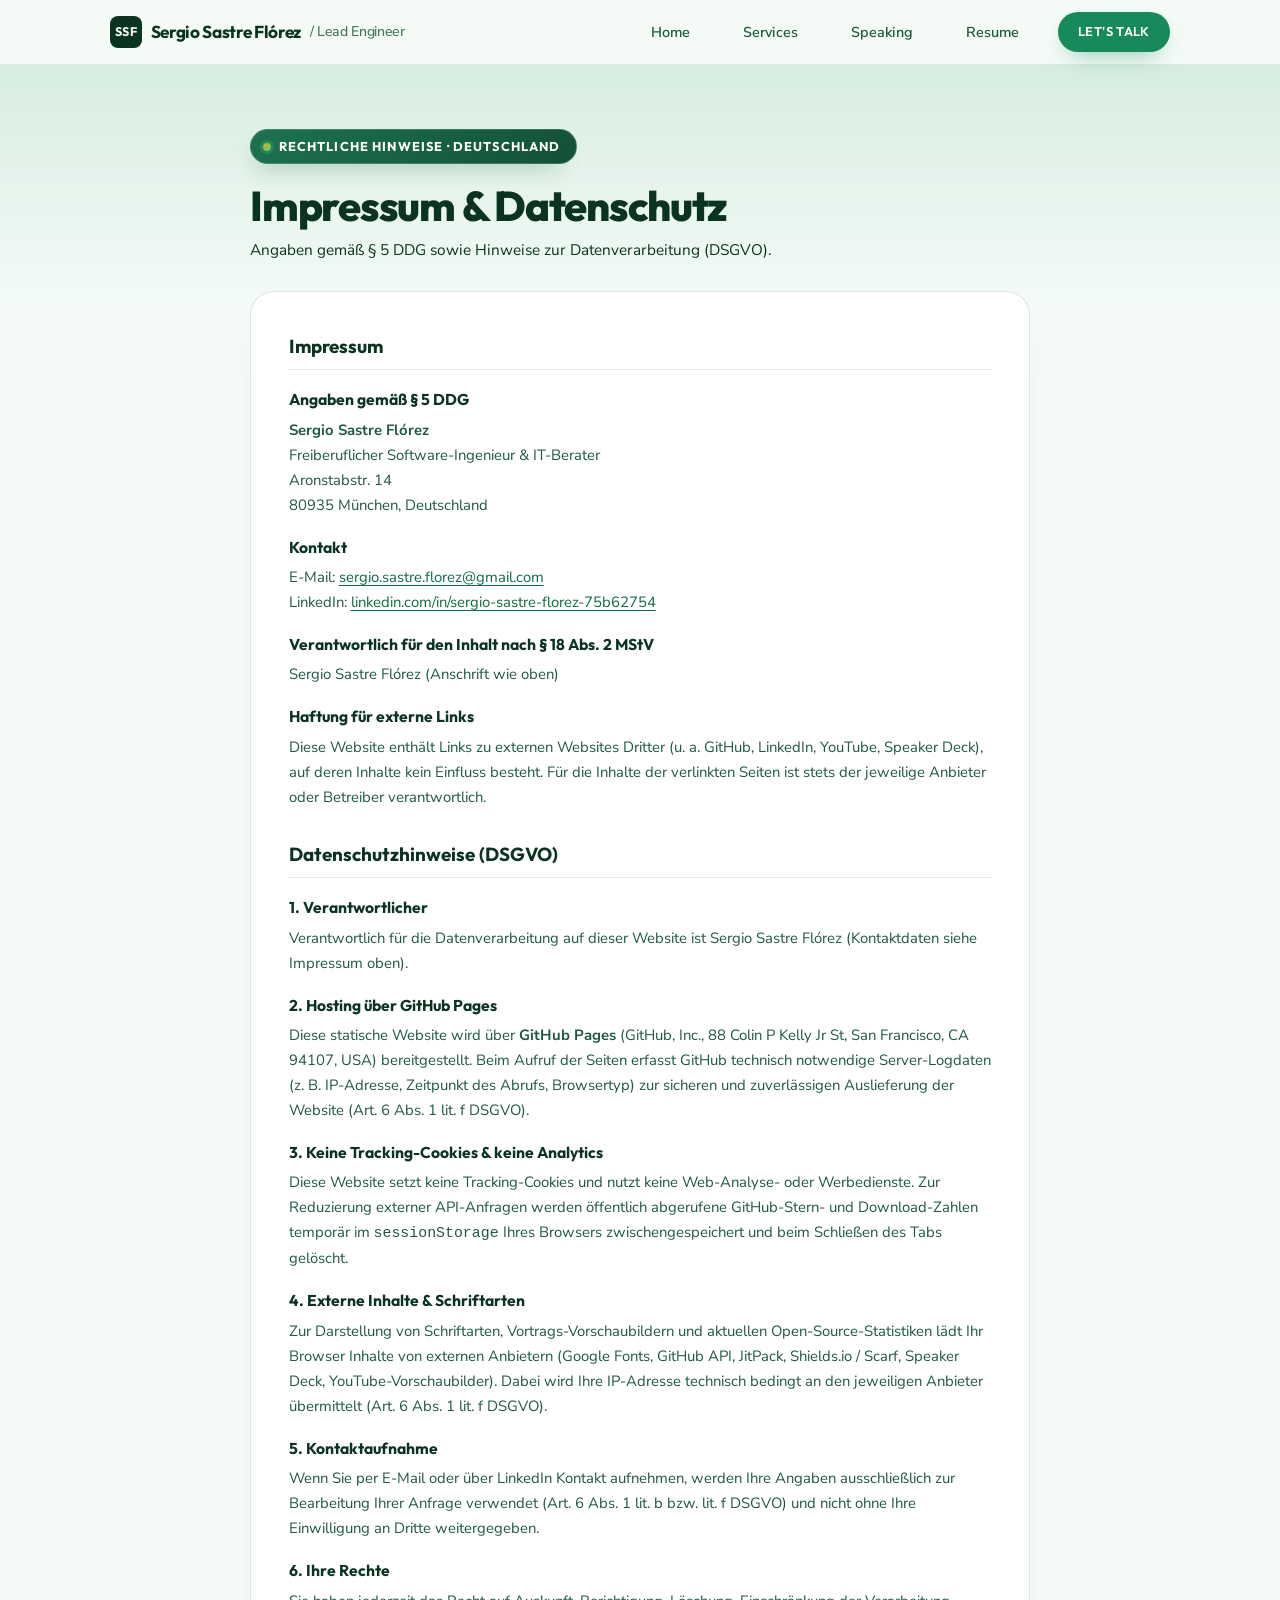
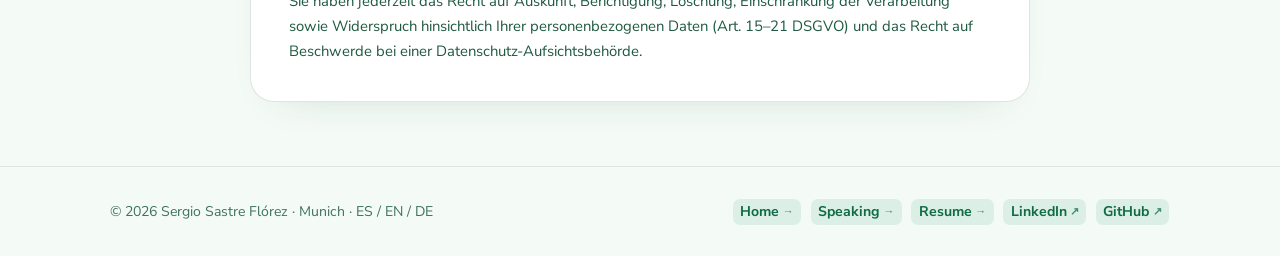
==== impressum.html @ cbabfa76 "Generla improvements, including Impressum" ====
<!doctype html>
<html lang="de">
<head>
  <meta charset="utf-8">
  <meta name="viewport" content="width=device-width, initial-scale=1">
  <meta name="robots" content="noindex, follow">
  <title>Impressum &amp; Datenschutz — Sergio Sastre Flórez</title>
  <meta name="description" content="Impressum gemäß § 5 DDG und Datenschutzhinweise für die Website von Sergio Sastre Flórez.">

  <link rel="preconnect" href="https://fonts.googleapis.com">
  <link rel="preconnect" href="https://fonts.gstatic.com" crossorigin>
  <link
    href="https://fonts.googleapis.com/css2?family=JetBrains+Mono:wght@400;500&family=Nunito+Sans:opsz,wght@6..12,400;6..12,500;6..12,600;6..12,700&family=Outfit:wght@500;600;700;800&display=swap"
    rel="stylesheet"
  >
  <link rel="stylesheet" href="styles.css?v=29">
  <style>
    .legal-section {
      padding-block: clamp(2.5rem, 5vw, 4rem);
      background: linear-gradient(180deg, var(--sand-bg) 0%, var(--white) 240px);
    }

    .legal-shell {
      max-width: 780px;
      margin-inline: auto;
    }

    .legal-header {
      margin-bottom: 1.75rem;
    }

    .legal-title {
      font-family: var(--font-display);
      font-size: clamp(1.9rem, 3.8vw, 2.6rem);
      font-weight: 800;
      letter-spacing: -0.03em;
      line-height: 1.12;
      margin: 0 0 0.5rem;
      color: var(--ink-950);
    }

    .legal-sub {
      margin: 0;
      font-size: 0.96rem;
      color: var(--ink-600);
    }

    .legal-card {
      background: var(--pure-white);
      border: 1px solid rgba(19, 80, 56, 0.14);
      border-radius: var(--radius-lg);
      padding: clamp(1.5rem, 3.2vw, 2.35rem);
      box-shadow: 0 18px 40px -30px rgba(11, 51, 34, 0.22);
      display: flex;
      flex-direction: column;
      gap: 1.75rem;
    }

    .legal-block h2 {
      font-family: var(--font-display);
      font-size: 1.18rem;
      font-weight: 700;
      color: var(--ink-950);
      margin: 0 0 0.65rem;
      padding-bottom: 0.45rem;
      border-bottom: 1px solid var(--rule);
    }

    .legal-block h3 {
      font-family: var(--font-display);
      font-size: 0.98rem;
      font-weight: 700;
      color: var(--ink-900);
      margin: 1rem 0 0.3rem;
    }

    .legal-block p {
      margin: 0 0 0.6rem;
      font-size: 0.93rem;
      line-height: 1.68;
      color: var(--ink-700);
    }

    .legal-block p:last-child {
      margin-bottom: 0;
    }

    .legal-block a {
      color: var(--cobalt-700);
      text-decoration: underline;
      text-underline-offset: 3px;
    }
  </style>
</head>
<body id="top">
  <a class="skip-link" href="#main-content">Zum Inhalt springen</a>

  <header class="site-header">
    <div class="container header-inner">
      <a href="index.html" class="brand" id="brand-link">
        <span class="brand-mark" aria-hidden="true">SSF</span>
        <span>Sergio Sastre Flórez</span>
        <span class="brand-role">/ Lead Engineer</span>
      </a>

      <nav class="header-nav" aria-label="Primary navigation">
        <a href="index.html" class="nav-pill">Home</a>
        <a href="index.html#services" class="nav-pill">Services</a>
        <a href="speaking.html" class="nav-pill">Speaking</a>
        <a href="resume.html" class="nav-pill">Resume</a>
        <a href="index.html#contact" class="btn btn--primary btn--sm">Let's Talk</a>
      </nav>
    </div>
  </header>

  <main id="main-content">
    <section class="legal-section">
      <div class="container">
        <div class="legal-shell">
          <div class="legal-header">
            <div class="quality-eyebrow">Rechtliche Hinweise &middot; Deutschland</div>
            <h1 class="legal-title">Impressum &amp; Datenschutz</h1>
            <p class="legal-sub">Angaben gemäß § 5 DDG sowie Hinweise zur Datenverarbeitung (DSGVO).</p>
          </div>

          <div class="legal-card">
            <div class="legal-block">
              <h2>Impressum</h2>

              <h3>Angaben gemäß § 5 DDG</h3>
              <p>
                <strong>Sergio Sastre Flórez</strong><br>
                Freiberuflicher Software-Ingenieur &amp; IT-Berater<br>
                Aronstabstr. 14<br>
                80935 München, Deutschland
              </p>

              <h3>Kontakt</h3>
              <p>
                E-Mail: <a href="mailto:sergio.sastre.florez@gmail.com">sergio.sastre.florez@gmail.com</a><br>
                LinkedIn: <a href="https://www.linkedin.com/in/sergio-sastre-florez-75b62754/" target="_blank" rel="noopener noreferrer">linkedin.com/in/sergio-sastre-florez-75b62754</a>
              </p>

              <h3>Verantwortlich für den Inhalt nach § 18 Abs. 2 MStV</h3>
              <p>
                Sergio Sastre Flórez (Anschrift wie oben)
              </p>

              <h3>Haftung für externe Links</h3>
              <p>
                Diese Website enthält Links zu externen Websites Dritter (u. a. GitHub, LinkedIn, YouTube, Speaker Deck),
                auf deren Inhalte kein Einfluss besteht. Für die Inhalte der verlinkten Seiten ist stets der jeweilige
                Anbieter oder Betreiber verantwortlich.
              </p>
            </div>

            <div class="legal-block" id="datenschutz">
              <h2>Datenschutzhinweise (DSGVO)</h2>

              <h3>1. Verantwortlicher</h3>
              <p>
                Verantwortlich für die Datenverarbeitung auf dieser Website ist Sergio Sastre Flórez (Kontaktdaten siehe Impressum oben).
              </p>

              <h3>2. Hosting über GitHub Pages</h3>
              <p>
                Diese statische Website wird über <strong>GitHub Pages</strong> (GitHub, Inc., 88 Colin P Kelly Jr St,
                San Francisco, CA 94107, USA) bereitgestellt. Beim Aufruf der Seiten erfasst GitHub technisch notwendige
                Server-Logdaten (z. B. IP-Adresse, Zeitpunkt des Abrufs, Browsertyp) zur sicheren und zuverlässigen
                Auslieferung der Website (Art. 6 Abs. 1 lit. f DSGVO).
              </p>

              <h3>3. Keine Tracking-Cookies &amp; keine Analytics</h3>
              <p>
                Diese Website setzt keine Tracking-Cookies und nutzt keine Web-Analyse- oder Werbedienste.
                Zur Reduzierung externer API-Anfragen werden öffentlich abgerufene GitHub-Stern- und Download-Zahlen
                temporär im <code>sessionStorage</code> Ihres Browsers zwischengespeichert und beim Schließen des Tabs gelöscht.
              </p>

              <h3>4. Externe Inhalte &amp; Schriftarten</h3>
              <p>
                Zur Darstellung von Schriftarten, Vortrags-Vorschaubildern und aktuellen Open-Source-Statistiken lädt Ihr
                Browser Inhalte von externen Anbietern (Google Fonts, GitHub API, JitPack, Shields.io / Scarf, Speaker Deck,
                YouTube-Vorschaubilder). Dabei wird Ihre IP-Adresse technisch bedingt an den jeweiligen Anbieter übermittelt
                (Art. 6 Abs. 1 lit. f DSGVO).
              </p>

              <h3>5. Kontaktaufnahme</h3>
              <p>
                Wenn Sie per E-Mail oder über LinkedIn Kontakt aufnehmen, werden Ihre Angaben ausschließlich zur Bearbeitung
                Ihrer Anfrage verwendet (Art. 6 Abs. 1 lit. b bzw. lit. f DSGVO) und nicht ohne Ihre Einwilligung an Dritte
                weitergegeben.
              </p>

              <h3>6. Ihre Rechte</h3>
              <p>
                Sie haben jederzeit das Recht auf Auskunft, Berichtigung, Löschung, Einschränkung der Verarbeitung sowie
                Widerspruch hinsichtlich Ihrer personenbezogenen Daten (Art. 15–21 DSGVO) und das Recht auf Beschwerde bei
                einer Datenschutz-Aufsichtsbehörde.
              </p>
            </div>
          </div>
        </div>
      </div>
    </section>
  </main>

  <footer class="site-footer">
    <div class="container footer-inner">
      <div>&copy; <span id="current-year">2026</span> Sergio Sastre Flórez &middot; Munich &middot; ES / EN / DE</div>
      <div class="footer-links">
        <a href="index.html" class="link-chip link-chip--internal">Home</a>
        <a href="speaking.html" class="link-chip link-chip--internal">Speaking</a>
        <a href="resume.html" class="link-chip link-chip--internal">Resume</a>
        <a href="https://www.linkedin.com/in/sergio-sastre-florez-75b62754/" target="_blank" rel="noopener noreferrer" class="link-chip">LinkedIn</a>
        <a href="https://github.com/sergio-sastre" target="_blank" rel="noopener noreferrer" class="link-chip">GitHub</a>
      </div>
    </div>
  </footer>

  <script src="script.js?v=15" defer></script>
</body>
</html>
---- styles.css ----
/* ==========================================================================
   Sergio Sastre Flórez — Standout Personal Home Page
   Elevated Wix-Inspired Split-Plane Card + Quality-First Showcase
   Fonts: Outfit (Rounded Geometric Display) + Nunito Sans (Rounded Pro Body)
   ========================================================================== */

:root {
  --sand-bg: #d7ede2;
  --sand-deep: #c4e4d4;
  --card-cream: #edf7f1;
  --white: #f4fbf7;
  --pure-white: #ffffff;
  --off-white: #e9f5ee;

  --ink-950: #0b3322;
  --ink-800: #134631;
  --ink-700: #1f5941;
  --ink-500: #3f735c;

  --cobalt-600: #168a59;
  --cobalt-700: #0f6b44;
  --cobalt-tint: rgba(22, 138, 89, 0.11);
  --cobalt-tint-hover: rgba(22, 138, 89, 0.18);

  --amber-glow: rgba(245, 158, 11, 0.18);
  --rule: rgba(11, 51, 34, 0.10);
  --rule-strong: rgba(11, 51, 34, 0.22);

  --font-display: "Outfit", -apple-system, BlinkMacSystemFont, sans-serif;
  --font-sans: "Nunito Sans", -apple-system, BlinkMacSystemFont, sans-serif;
  --font-mono: "JetBrains Mono", ui-monospace, SFMono-Regular, Menlo, monospace;

  --container-max: 1140px;
  --gutter: clamp(1.25rem, 4vw, 2.5rem);
  --radius-sm: 10px;
  --radius-md: 18px;
  --radius-lg: 24px;
  --ease-out: cubic-bezier(0.22, 1, 0.36, 1);
}

*,
*::before,
*::after {
  box-sizing: border-box;
}

html {
  scroll-behavior: smooth;
  -webkit-font-smoothing: antialiased;
  -moz-osx-font-smoothing: grayscale;
  overflow-x: clip;
  max-width: 100%;
}

body {
  margin: 0;
  background-color: var(--white);
  color: var(--ink-950);
  font-family: var(--font-sans);
  font-size: 1.02rem;
  line-height: 1.7;
  overflow-x: clip;
  max-width: 100%;
}

img {
  max-width: 100%;
  display: block;
}

a {
  color: inherit;
  text-decoration: none;
}

button {
  font: inherit;
  color: inherit;
}

:focus-visible {
  outline: 2px solid var(--cobalt-600);
  outline-offset: 3px;
}

.skip-link {
  position: absolute;
  top: -100px;
  left: 1rem;
  background: var(--ink-950);
  color: var(--pure-white);
  padding: 0.6rem 1rem;
  border-radius: var(--radius-sm);
  z-index: 1000;
  font-size: 0.875rem;
}

.skip-link:focus {
  top: 1rem;
}

.container {
  width: 100%;
  max-width: var(--container-max);
  margin-inline: auto;
  padding-inline: var(--gutter);
}

/* ==========================================================================
   Header
   ========================================================================== */
.site-header {
  position: sticky;
  top: 0;
  z-index: 100;
  background: rgba(244, 251, 247, 0.88);
  backdrop-filter: blur(14px);
  -webkit-backdrop-filter: blur(14px);
  border-bottom: 1px solid var(--rule);
}

.header-inner {
  display: flex;
  align-items: center;
  justify-content: space-between;
  min-height: 4rem;
  gap: 0.75rem;
}

.brand {
  display: inline-flex;
  align-items: center;
  gap: 0.55rem;
  min-width: 0;
  font-family: var(--font-display);
  font-weight: 700;
  font-size: clamp(0.92rem, 3.6vw, 1.08rem);
  letter-spacing: -0.02em;
}

.brand-mark {
  display: inline-grid;
  place-items: center;
  width: 2rem;
  height: 2rem;
  flex-shrink: 0;
  border-radius: 8px;
  background: var(--ink-950);
  color: var(--white);
  font-size: 0.78rem;
  font-weight: 700;
  letter-spacing: 0.03em;
  transition: background-color 180ms ease;
}

.brand:hover .brand-mark {
  background: var(--cobalt-600);
}

.brand-role {
  font-family: var(--font-sans);
  font-weight: 500;
  color: var(--ink-500);
  font-size: 0.88rem;
  display: none;
}

@media (min-width: 720px) {
  .brand-role {
    display: inline;
  }
}

.header-nav {
  display: flex;
  align-items: center;
  flex-shrink: 0;
  gap: clamp(0.85rem, 2.2vw, 1.6rem);
}

.header-nav .btn--sm {
  white-space: nowrap;
}

.nav-pill {
  display: none;
  font-size: 0.9rem;
  font-weight: 600;
  color: var(--ink-700);
  padding: 0.4rem 0.85rem;
  border-radius: 999px;
  transition: background-color 160ms ease, color 160ms ease;
}

.nav-pill:hover {
  background: var(--cobalt-tint);
  color: var(--cobalt-600);
}

@media (min-width: 640px) {
  .header-inner {
    gap: 1.5rem;
  }

  .nav-pill {
    display: inline-flex;
  }
}

@media (max-width: 419px) {
  .header-nav .btn--sm {
    padding: 0.45rem 0.9rem;
    font-size: 0.76rem;
  }
}

/* ==========================================================================
   Buttons
   ========================================================================== */
.btn {
  display: inline-flex;
  align-items: center;
  justify-content: center;
  max-width: 100%;
  gap: 0.5rem;
  padding: 0.78rem 1.75rem;
  border-radius: 999px;
  font-family: var(--font-display);
  font-size: 0.9rem;
  font-weight: 600;
  letter-spacing: 0.03em;
  text-transform: uppercase;
  border: 1.5px solid transparent;
  cursor: pointer;
  transition:
    background-color 200ms var(--ease-out),
    color 200ms var(--ease-out),
    border-color 200ms var(--ease-out),
    transform 200ms var(--ease-out),
    box-shadow 200ms var(--ease-out);
}

.btn:active {
  transform: translateY(1px);
}

.btn.is-copied {
  background: var(--cobalt-600);
  color: var(--pure-white);
  border-color: var(--cobalt-600);
}

.btn--primary {
  background: var(--cobalt-600);
  color: var(--pure-white);
  box-shadow: 0 10px 24px -10px rgba(22, 138, 89, 0.55);
}

.btn--primary:hover {
  background: var(--cobalt-700);
  transform: translateY(-2px);
  box-shadow: 0 14px 28px -10px rgba(22, 138, 89, 0.6);
}

.btn--outline {
  background: var(--pure-white);
  border-color: var(--rule-strong);
  color: var(--ink-950);
}

.btn--outline:hover {
  border-color: var(--ink-950);
  background: var(--ink-950);
  color: var(--pure-white);
  transform: translateY(-2px);
}

.btn--sm {
  padding: 0.52rem 1.2rem;
  font-size: 0.8rem;
}

/* ==========================================================================
   Underline-Free Interactive Link Chips (Tactile & Unmistakably Clickable)
   ========================================================================== */
.link-chip {
  display: inline-flex;
  align-items: center;
  max-width: 100%;
  overflow-wrap: anywhere;
  white-space: normal;
  gap: 0.22rem;
  padding: 0.06em 0.52em;
  margin-inline: 0.06em;
  border-radius: 7px;
  background: var(--cobalt-tint);
  color: var(--cobalt-700);
  font-weight: 700;
  text-decoration: none;
  transition:
    background-color 180ms var(--ease-out),
    color 180ms var(--ease-out),
    transform 180ms var(--ease-out),
    box-shadow 180ms var(--ease-out);
}

.link-chip::after {
  content: "\2197";
  font-size: 0.78em;
  line-height: 1;
  opacity: 0.75;
  transition: transform 180ms var(--ease-out), opacity 180ms ease;
}

.link-chip:hover {
  background: var(--cobalt-600);
  color: var(--pure-white);
  box-shadow: 0 6px 14px -6px rgba(22, 138, 89, 0.45);
  transform: translateY(-1px);
}

.link-chip:hover::after {
  opacity: 1;
  transform: translate(1.5px, -1.5px);
}

.link-chip--internal::after {
  content: "\2192";
}

.link-chip--internal:hover::after {
  transform: translateX(2px);
}

/* ==========================================================================
   Hero — Split-Plane Backdrop + 3D-Tilt Floating Profile Card
   ========================================================================== */
.hero {
  position: relative;
  overflow-x: clip;
  padding-block: clamp(2rem, 5vw, 3.25rem);
  background:
    radial-gradient(circle 420px at 18% 18%, rgba(245, 158, 11, 0.10), transparent 70%),
    radial-gradient(circle 520px at 88% 22%, rgba(61, 220, 132, 0.11), transparent 72%),
    linear-gradient(180deg, var(--sand-bg) 0%, var(--sand-bg) 320px, var(--white) 320px, var(--white) 100%);
}

@media (min-width: 920px) {
  .hero {
    background:
      radial-gradient(circle 460px at 16% 24%, rgba(245, 158, 11, 0.11), transparent 70%),
      radial-gradient(circle 560px at 84% 26%, rgba(61, 220, 132, 0.10), transparent 72%),
      linear-gradient(90deg, var(--sand-bg) 0%, var(--sand-bg) 37.5%, var(--white) 37.5%, var(--white) 100%);
    padding-block: clamp(2.75rem, 5vw, 4rem);
  }
}

.hero-grid {
  display: grid;
  grid-template-columns: minmax(0, 1fr);
  gap: clamp(2.5rem, 5vw, 4.5rem);
  align-items: center;
}

@media (min-width: 920px) {
  .hero-grid {
    grid-template-columns: 370px minmax(0, 1fr);
  }
}

/* Signature Floating Profile Card with Interactive Tilt */
.card-stage {
  min-width: 0;
  perspective: 1000px;
}

.profile-card {
  position: relative;
  background: linear-gradient(160deg, #1d7250 0%, #135038 100%);
  border-radius: var(--radius-md);
  border: 1px solid rgba(255, 255, 255, 0.14);
  overflow: hidden;
  box-shadow:
    -18px 30px 58px -18px rgba(19, 80, 56, 0.38),
    0 6px 16px rgba(17, 24, 39, 0.12);
  text-align: center;
  max-width: 370px;
  width: 100%;
  margin-inline: auto;
  transition: box-shadow 350ms var(--ease-out);
  will-change: transform;
}

.profile-card::after {
  content: "";
  position: absolute;
  inset: 0;
  pointer-events: none;
  opacity: 0;
  background: radial-gradient(
    circle 260px at var(--mx, 50%) var(--my, 50%),
    rgba(255, 255, 255, 0.18),
    transparent 70%
  );
  transition: opacity 320ms ease;
}

.profile-card.is-tilting {
  box-shadow:
    0 34px 68px -18px rgba(19, 80, 56, 0.45),
    0 8px 20px rgba(17, 24, 39, 0.14);
}

.profile-card.is-tilting::after {
  opacity: 1;
}

.profile-card-main {
  padding: 2.65rem 2rem 2.1rem;
  position: relative;
}

/* Warm sunset & Android green halo */
.avatar-halo {
  position: relative;
  width: 184px;
  height: 184px;
  margin: 0 auto 1.55rem;
  border-radius: 50%;
  padding: 4px;
  background: linear-gradient(135deg, #f59e0b 0%, #fb923c 42%, #3ddc84 100%);
  box-shadow: 0 18px 36px -12px rgba(11, 46, 32, 0.42);
}

.avatar-inner {
  width: 100%;
  height: 100%;
  border-radius: 50%;
  padding: 4px;
  background: #175f42;
}

.avatar-img {
  width: 100%;
  height: 100%;
  object-fit: cover;
  border-radius: 50%;
}

.profile-name {
  font-family: var(--font-display);
  font-size: 1.85rem;
  font-weight: 700;
  line-height: 1.12;
  letter-spacing: -0.02em;
  margin: 0;
  color: var(--white);
}

.profile-rule {
  width: 44px;
  height: 3px;
  background: #3ddc84;
  margin: 1.15rem auto;
  border-radius: 999px;
}

.profile-title {
  font-family: var(--font-display);
  font-size: 0.84rem;
  font-weight: 600;
  letter-spacing: 0.22em;
  text-transform: uppercase;
  color: rgba(255, 255, 255, 0.86);
  margin: 0;
  line-height: 1.65;
}

.profile-meta-row {
  display: flex;
  align-items: center;
  justify-content: center;
  flex-wrap: wrap;
  gap: 0.45rem;
  margin-top: 1.25rem;
}

.meta-pill {
  display: inline-flex;
  align-items: center;
  gap: 0.35rem;
  padding: 0.3rem 0.78rem;
  background: rgba(255, 255, 255, 0.12);
  border: 1px solid rgba(255, 255, 255, 0.18);
  border-radius: 999px;
  font-family: var(--font-mono);
  font-size: 0.72rem;
  letter-spacing: 0.04em;
  color: var(--white);
}

.meta-pill--live::before {
  content: "";
  width: 7px;
  height: 7px;
  border-radius: 50%;
  background: #3ddc84;
}

.flag-group {
  display: inline-flex;
  align-items: center;
  gap: 0.4rem;
  padding: 0.24rem 0.52rem;
  background: rgba(255, 255, 255, 0.12);
  border: 1px solid rgba(255, 255, 255, 0.18);
  border-radius: 999px;
}

.flag-badge {
  display: inline-flex;
  width: 22px;
  height: 22px;
  border-radius: 50%;
  overflow: hidden;
  border: 1.5px solid rgba(255, 255, 255, 0.92);
  box-shadow: 0 2px 6px rgba(8, 38, 26, 0.35);
  flex-shrink: 0;
  transition: transform 160ms var(--ease-out);
}

.flag-badge:hover {
  transform: translateY(-1px) scale(1.08);
}

.flag-badge svg {
  width: 100%;
  height: 100%;
  display: block;
}

.profile-socials {
  display: flex;
  align-items: center;
  justify-content: center;
  gap: 0.75rem;
  padding: 1.05rem 1.5rem;
  background: rgba(8, 38, 26, 0.28);
  border-top: 1px solid rgba(255, 255, 255, 0.12);
}

.social-btn {
  display: inline-flex;
  align-items: center;
  justify-content: center;
  width: 2.45rem;
  height: 2.45rem;
  border-radius: 50%;
  color: var(--white);
  background: rgba(255, 255, 255, 0.12);
  transition: background-color 180ms ease, color 180ms ease, transform 180ms ease;
}

.social-btn:hover {
  background: #3ddc84;
  color: #0b2e20;
  transform: translateY(-2px);
}

/* Hero Right Column */
.hero-content {
  min-width: 0;
  max-width: 600px;
}

.quality-eyebrow {
  display: inline-flex;
  align-items: center;
  gap: 0.5rem;
  font-family: var(--font-display);
  font-size: 0.8rem;
  font-weight: 700;
  letter-spacing: 0.09em;
  text-transform: uppercase;
  color: var(--pure-white);
  background: linear-gradient(135deg, #1d7250 0%, #135038 100%);
  border: 1px solid rgba(255, 255, 255, 0.18);
  box-shadow: -6px 12px 24px -12px rgba(19, 80, 56, 0.42);
  padding: 0.36rem 0.95rem 0.36rem 0.72rem;
  border-radius: 999px;
  margin-bottom: 1.15rem;
}

.quality-eyebrow::before {
  content: "";
  width: 8px;
  height: 8px;
  border-radius: 50%;
  flex-shrink: 0;
  background: linear-gradient(135deg, #f59e0b 0%, #3ddc84 100%);
  box-shadow: 0 0 0 3px rgba(61, 220, 132, 0.22);
}

.hero-headline {
  font-family: var(--font-display);
  font-size: clamp(2.85rem, 5.6vw, 4.4rem);
  font-weight: 800;
  line-height: 1.01;
  letter-spacing: -0.032em;
  margin: 0 0 0.75rem;
  color: var(--ink-950);
}

.hero-tagline {
  font-family: var(--font-display);
  font-size: clamp(1.15rem, 2vw, 1.38rem);
  font-weight: 600;
  color: var(--ink-950);
  margin: 0 0 1.25rem;
  letter-spacing: -0.015em;
  line-height: 1.38;
}

.hero-tagline-muted {
  font-weight: 500;
  color: var(--ink-700);
}

.hero-actions {
  display: flex;
  flex-wrap: wrap;
  gap: 0.85rem;
  margin-bottom: 1.35rem;
}

.hero-bio {
  display: grid;
  gap: 0.75rem;
  font-size: 0.98rem;
  line-height: 1.65;
  color: var(--ink-700);
}

.hero-bio p {
  margin: 0;
}

.hero-bio strong {
  color: var(--ink-950);
  font-weight: 700;
}

.engagement-strip {
  display: inline-flex;
  flex-wrap: wrap;
  align-items: center;
  gap: 0.45rem;
  margin-top: 0.55rem;
  padding: 0.52rem 0.95rem 0.52rem 0.58rem;
  background: linear-gradient(135deg, var(--card-cream) 0%, var(--pure-white) 100%);
  border: 1px solid rgba(19, 80, 56, 0.14);
  border-radius: 999px;
  box-shadow: -8px 16px 30px -22px rgba(19, 80, 56, 0.28);
  font-size: 0.88rem;
  justify-self: start;
}

@media (max-width: 639px) {
  .engagement-strip {
    border-radius: var(--radius-md);
    padding: 0.65rem 0.85rem;
  }
}

.engagement-badge {
  display: inline-flex;
  align-items: center;
  gap: 0.4rem;
  font-family: var(--font-mono);
  font-size: 0.7rem;
  letter-spacing: 0.06em;
  text-transform: uppercase;
  color: var(--pure-white);
  background: linear-gradient(145deg, #1d7250 0%, #135038 100%);
  padding: 0.24rem 0.68rem;
  border-radius: 999px;
  margin-right: 0.15rem;
}

.engagement-dot {
  width: 7px;
  height: 7px;
  border-radius: 50%;
  background: #3ddc84;
  box-shadow: 0 0 0 3px rgba(61, 220, 132, 0.25);
}

.lang-item {
  font-weight: 700;
  color: var(--ink-950);
}

.lang-sep {
  color: var(--cobalt-600);
  font-weight: 700;
}

/* ==========================================================================
   Slim Enterprise Trust Logo Bar
   ========================================================================== */
.trust-bar {
  background: linear-gradient(180deg, #f8fcf9 0%, var(--white) 100%);
  border-top: 1px solid var(--rule);
  padding-block: 1.15rem;
}

.trust-bar-inner {
  display: flex;
  flex-direction: column;
  align-items: center;
  justify-content: center;
  gap: 0.9rem 2rem;
}

@media (min-width: 960px) {
  .trust-bar-inner {
    flex-direction: row;
    justify-content: space-between;
  }
}

.trust-bar-label {
  font-family: var(--font-mono);
  font-size: 0.69rem;
  font-weight: 500;
  letter-spacing: 0.08em;
  text-transform: uppercase;
  color: var(--ink-500);
  white-space: nowrap;
  flex-shrink: 0;
}

.trust-bar-logos {
  display: flex;
  flex-wrap: wrap;
  align-items: center;
  justify-content: center;
  gap: 1.15rem clamp(1.5rem, 3.2vw, 2.75rem);
}

.trust-logo {
  display: block;
  width: auto;
  max-width: 100%;
  object-fit: contain;
  filter: grayscale(100%);
  opacity: 0.62;
  transition:
    filter 220ms var(--ease-out),
    opacity 220ms var(--ease-out),
    transform 220ms var(--ease-out);
}

.trust-logo:hover {
  filter: grayscale(0%);
  opacity: 1;
  transform: translateY(-1px);
}

.trust-logo--check24,
.trust-logo--hermes {
  height: 19px;
}

.trust-logo--db,
.trust-logo--lieferando {
  height: 27px;
}

.trust-logo--as24 {
  height: 30px;
}

/* ==========================================================================
   Services & Engagement Pillars Section — Split-Chamber Atelier Cards
   ========================================================================== */
.services {
  position: relative;
  overflow-x: clip;
  background:
    radial-gradient(circle 540px at 90% 10%, rgba(22, 138, 89, 0.06), transparent 70%),
    var(--white);
  border-top: 1px solid var(--rule);
  padding-block: clamp(3.5rem, 6.5vw, 5.25rem);
}

.services-grid {
  display: grid;
  grid-template-columns: minmax(0, 1fr);
  gap: 1.5rem;
}

@media (min-width: 920px) {
  .services-grid {
    grid-template-columns: repeat(3, minmax(0, 1fr));
  }
}

.service-card {
  position: relative;
  min-width: 0;
  contain: layout style;
  isolation: isolate;
  transform: translate3d(0, 0, 0);
  -webkit-backface-visibility: hidden;
  backface-visibility: hidden;
  background: var(--pure-white);
  border: 1px solid rgba(19, 80, 56, 0.15);
  border-radius: var(--radius-lg);
  padding: 0;
  overflow: hidden;
  display: flex;
  flex-direction: column;
  gap: 0.85rem;
  box-shadow:
    -14px 26px 50px -24px rgba(19, 80, 56, 0.28),
    0 4px 14px rgba(11, 51, 34, 0.06);
  transition:
    transform 260ms var(--ease-out),
    border-color 220ms ease,
    box-shadow 260ms var(--ease-out);
}

.service-card::after {
  content: "";
  position: absolute;
  inset: 0;
  pointer-events: none;
  opacity: 0;
  background: radial-gradient(
    circle 260px at var(--mx, 50%) var(--my, 30%),
    rgba(61, 220, 132, 0.12),
    transparent 70%
  );
  transition: opacity 280ms ease;
}

.service-card:hover {
  transform: translateY(-4px);
  border-color: rgba(22, 138, 89, 0.42);
  box-shadow:
    -18px 34px 62px -22px rgba(19, 80, 56, 0.36),
    0 8px 20px rgba(11, 51, 34, 0.08);
}

.service-card:hover::after {
  opacity: 1;
}

.service-card-top {
  position: relative;
  overflow: hidden;
  display: flex;
  align-items: center;
  justify-content: space-between;
  padding: 1.35rem clamp(1.4rem, 2.8vw, 1.85rem);
  margin-bottom: 0.25rem;
  background: linear-gradient(155deg, #1d7250 0%, #135038 100%);
  border-bottom: 1px solid rgba(255, 255, 255, 0.14);
}

.service-card-top::after {
  content: "";
  position: absolute;
  top: -45px;
  right: -35px;
  width: 150px;
  height: 150px;
  border-radius: 50%;
  background: radial-gradient(circle, rgba(61, 220, 132, 0.22) 0%, transparent 70%);
  pointer-events: none;
}

/* Orbital double-ring medallion echoing the profile card's sunset-emerald halo */
.service-icon {
  position: relative;
  z-index: 1;
  display: inline-grid;
  place-items: center;
  width: 3.1rem;
  height: 3.1rem;
  border-radius: 50%;
  border: 2.5px solid transparent;
  background:
    linear-gradient(155deg, #175f42, #10432e) padding-box,
    linear-gradient(135deg, #f59e0b 0%, #fb923c 42%, #3ddc84 100%) border-box;
  color: var(--pure-white);
  box-shadow: 0 10px 22px -8px rgba(8, 38, 26, 0.55);
  transition: transform 240ms var(--ease-out);
}

.service-card:hover .service-icon {
  transform: scale(1.06) rotate(-4deg);
}

.service-num {
  position: relative;
  z-index: 1;
  display: inline-flex;
  align-items: center;
  gap: 0.35rem;
  padding: 0.26rem 0.72rem;
  border-radius: 999px;
  background: rgba(255, 255, 255, 0.12);
  border: 1px solid rgba(255, 255, 255, 0.20);
  font-family: var(--font-mono);
  font-size: 0.73rem;
  font-weight: 500;
  letter-spacing: 0.08em;
  color: var(--pure-white);
  opacity: 1;
}

.service-num::before {
  content: "";
  width: 6px;
  height: 6px;
  border-radius: 50%;
  background: #3ddc84;
  flex-shrink: 0;
}

.service-num--limited::before {
  background: #fbbf24;
}

.service-title {
  font-family: var(--font-display);
  font-size: 1.28rem;
  font-weight: 700;
  letter-spacing: -0.02em;
  line-height: 1.24;
  margin: 0;
  padding-inline: clamp(1.4rem, 2.8vw, 1.85rem);
  padding-top: 0.25rem;
  color: var(--ink-950);
}

.service-title::after {
  content: "";
  display: block;
  width: 38px;
  height: 3px;
  margin-top: 0.7rem;
  border-radius: 999px;
  background: linear-gradient(90deg, #3ddc84 0%, #f59e0b 100%);
}

.service-desc {
  margin: 0;
  padding-inline: clamp(1.4rem, 2.8vw, 1.85rem);
  padding-bottom: 0.35rem;
  font-size: 0.94rem;
  line-height: 1.66;
  color: var(--ink-700);
}

.service-proof {
  margin-inline: clamp(1.4rem, 2.8vw, 1.85rem);
  padding: 0.72rem 0.88rem;
  border-radius: 11px;
  background: linear-gradient(180deg, #f6fbf8 0%, #eef7f2 100%);
  border: 1px solid rgba(22, 138, 89, 0.16);
  border-left: 3px solid var(--cobalt-600);
  display: flex;
  flex-direction: column;
  gap: 0.24rem;
}

.service-proof-label {
  font-family: var(--font-mono);
  font-size: 0.65rem;
  font-weight: 600;
  letter-spacing: 0.08em;
  text-transform: uppercase;
  color: var(--cobalt-700);
}

.service-proof-list {
  margin: 0;
  padding: 0;
  list-style: none;
  display: flex;
  flex-direction: column;
  gap: 0.34rem;
}

.service-proof-list li {
  position: relative;
  padding-left: 0.85rem;
  font-size: 0.82rem;
  line-height: 1.44;
  color: var(--ink-700);
}

.service-proof-list li::before {
  content: "";
  position: absolute;
  left: 0;
  top: 0.48rem;
  width: 5px;
  height: 5px;
  border-radius: 50%;
  background: var(--cobalt-600);
}

.service-proof-list strong {
  color: var(--ink-950);
  font-weight: 700;
}

.service-tags {
  display: flex;
  flex-wrap: wrap;
  gap: 0.42rem;
  margin-top: auto;
  padding: 0.95rem clamp(1.4rem, 2.8vw, 1.85rem);
  background: linear-gradient(180deg, #edf8f2 0%, #e1f1e8 100%);
  border-top: 1px solid rgba(19, 80, 56, 0.10);
}

.service-tag {
  font-family: var(--font-mono);
  font-size: 0.7rem;
  font-weight: 500;
  color: var(--ink-800);
  background: var(--pure-white);
  border: 1px solid rgba(19, 80, 56, 0.14);
  box-shadow: 0 2px 6px -3px rgba(11, 51, 34, 0.12);
  padding: 0.24rem 0.65rem;
  border-radius: 999px;
}

@media (min-width: 920px) {
  .service-card {
    display: grid;
    grid-template-rows: subgrid;
    grid-row: span 5;
    row-gap: 0.85rem;
    align-items: start;
  }

  .service-card-top,
  .service-proof {
    align-self: stretch;
  }

  .service-tags {
    align-self: end;
    margin-top: 0;
  }
}

/* ==========================================================================
   Credibility & Quality-First Bento Section
   ========================================================================== */
.credibility {
  position: relative;
  overflow-x: clip;
  background:
    radial-gradient(circle 600px at 10% 15%, rgba(245, 158, 11, 0.06), transparent 70%),
    radial-gradient(circle 620px at 92% 82%, rgba(61, 220, 132, 0.09), transparent 72%),
    var(--off-white);
  border-top: 1px solid var(--rule);
  padding-block: clamp(3.75rem, 7vw, 5.75rem);
}

.section-header {
  display: flex;
  flex-direction: column;
  align-items: flex-start;
  gap: 0.55rem;
  margin-bottom: clamp(2rem, 4vw, 2.75rem);
}

.section-eyebrow {
  display: inline-flex;
  align-items: center;
  gap: 0.45rem;
  font-family: var(--font-mono);
  font-size: 0.72rem;
  letter-spacing: 0.11em;
  text-transform: uppercase;
  color: var(--cobalt-700);
  background: rgba(22, 138, 89, 0.10);
  border: 1px solid rgba(22, 138, 89, 0.20);
  padding: 0.26rem 0.78rem 0.26rem 0.62rem;
  border-radius: 999px;
  font-weight: 500;
}

.section-eyebrow::before {
  content: "";
  width: 7px;
  height: 7px;
  border-radius: 50%;
  background: linear-gradient(135deg, #f59e0b 0%, #3ddc84 100%);
  flex-shrink: 0;
}

.section-title {
  font-family: var(--font-display);
  font-size: clamp(1.95rem, 3.6vw, 2.65rem);
  font-weight: 800;
  letter-spacing: -0.028em;
  line-height: 1.1;
  margin: 0;
  color: var(--ink-950);
}

.section-title::after {
  content: "";
  display: block;
  width: 46px;
  height: 3.5px;
  margin-top: 0.75rem;
  border-radius: 999px;
  background: linear-gradient(90deg, #1d7250 0%, #3ddc84 58%, #f59e0b 100%);
}

/* Asymmetric Bento Grid */
.bento-grid {
  display: grid;
  grid-template-columns: minmax(0, 1fr);
  gap: 1.5rem;
}

@media (min-width: 900px) {
  .bento-grid {
    grid-template-columns: repeat(2, minmax(0, 1fr));
  }
}

/* 1. 2024 Google Open Source Peer Bonus Feature Card */
.award-card {
  position: relative;
  min-width: 0;
  contain: layout style;
  isolation: isolate;
  transform: translate3d(0, 0, 0);
  -webkit-backface-visibility: hidden;
  backface-visibility: hidden;
  background: var(--pure-white);
  border: 1px solid rgba(19, 80, 56, 0.15);
  border-radius: var(--radius-lg);
  padding: clamp(1.6rem, 3.5vw, 2.15rem);
  padding-bottom: 0;
  overflow: hidden;
  display: flex;
  flex-direction: column;
  justify-content: flex-start;
  gap: 1.15rem;
  box-shadow:
    -14px 26px 52px -26px rgba(19, 80, 56, 0.28),
    0 4px 14px rgba(11, 51, 34, 0.05);
  transition:
    transform 260ms var(--ease-out),
    border-color 220ms ease,
    box-shadow 260ms var(--ease-out);
}

.award-card:hover,
.gde-card:hover {
  transform: translateY(-4px);
  border-color: rgba(22, 138, 89, 0.38);
  box-shadow:
    -18px 34px 60px -24px rgba(19, 80, 56, 0.34),
    0 8px 18px rgba(11, 51, 34, 0.08);
}

.award-card::after,
.gde-card::after {
  content: "";
  position: absolute;
  inset: 0;
  pointer-events: none;
  opacity: 0;
  background: radial-gradient(
    circle 280px at var(--mx, 50%) var(--my, 35%),
    rgba(61, 220, 132, 0.10),
    transparent 70%
  );
  transition: opacity 280ms ease;
}

.award-card:hover::after,
.gde-card:hover::after {
  opacity: 1;
}

/* Signature 4-color Google hairline bar */
.award-card::before {
  content: "";
  position: absolute;
  top: 0;
  left: 0;
  right: 0;
  height: 4.5px;
  background: linear-gradient(
    90deg,
    #4285f4 0%,
    #4285f4 25%,
    #ea4335 25%,
    #ea4335 50%,
    #fbbc05 50%,
    #fbbc05 75%,
    #34a853 75%,
    #34a853 100%
  );
}

.award-badge-box {
  width: 100%;
  background: radial-gradient(circle at 50% 0%, #ffffff 0%, #e9f6ef 100%);
  border: 1px solid rgba(19, 80, 56, 0.12);
  border-radius: var(--radius-md);
  padding: 0.9rem;
  display: flex;
  flex-direction: column;
  align-items: center;
  justify-content: center;
  gap: 0.55rem;
}

.award-emblem-frame {
  width: 100%;
  flex: 1;
  background: var(--pure-white);
  border: 1px solid var(--rule);
  border-radius: 13px;
  padding: 0.65rem 1rem;
  display: grid;
  place-items: center;
  box-shadow: 0 8px 20px -10px rgba(19, 80, 56, 0.16);
}

.award-badge-img {
  width: 100%;
  max-width: 210px;
  height: auto;
}

.award-badge-caption {
  display: inline-flex;
  align-items: center;
  gap: 0.45rem;
  font-family: var(--font-mono);
  font-size: 0.69rem;
  font-weight: 500;
  letter-spacing: 0.04em;
  color: var(--ink-700);
}

.google-dots {
  display: inline-flex;
  align-items: center;
  gap: 3px;
}

.g-dot {
  width: 6px;
  height: 6px;
  border-radius: 50%;
}

.g-dot--blue {
  background: #4285f4;
}

.g-dot--red {
  background: #ea4335;
}

.g-dot--yellow {
  background: #fbbc05;
}

.g-dot--green {
  background: #34a853;
}

.award-pill {
  display: inline-flex;
  align-items: center;
  gap: 0.4rem;
  font-family: var(--font-mono);
  font-size: 0.71rem;
  letter-spacing: 0.08em;
  text-transform: uppercase;
  color: var(--pure-white);
  background: linear-gradient(145deg, #1d7250 0%, #135038 100%);
  padding: 0.28rem 0.76rem;
  border-radius: 999px;
  margin-bottom: 0.75rem;
}

.award-pill::before {
  content: "";
  width: 6px;
  height: 6px;
  border-radius: 50%;
  background: #fbbc05;
}

.award-title {
  font-family: var(--font-display);
  font-size: 1.5rem;
  font-weight: 700;
  letter-spacing: -0.02em;
  margin: 0;
  line-height: 1.2;
}

.award-desc {
  margin: 0;
  font-size: 0.94rem;
  color: var(--ink-700);
  line-height: 1.62;
}

.award-actions {
  display: flex;
  flex-wrap: wrap;
  margin-top: auto;
  margin-inline: calc(-1 * clamp(1.6rem, 3.5vw, 2.15rem));
  padding: 1.05rem clamp(1.6rem, 3.5vw, 2.15rem);
  background: linear-gradient(180deg, #edf8f2 0%, #e1f1e8 100%);
  border-top: 1px solid rgba(19, 80, 56, 0.10);
}

.award-actions .btn {
  width: 100%;
  flex: 1 1 100%;
  text-align: center;
}

/* 2. Google Developer Expert for Android Card */
.gde-card {
  position: relative;
  min-width: 0;
  contain: layout style;
  isolation: isolate;
  transform: translate3d(0, 0, 0);
  -webkit-backface-visibility: hidden;
  backface-visibility: hidden;
  background: var(--pure-white);
  border: 1px solid rgba(19, 80, 56, 0.15);
  border-radius: var(--radius-lg);
  padding: clamp(1.6rem, 3.5vw, 2.15rem);
  padding-bottom: 0;
  overflow: hidden;
  display: flex;
  flex-direction: column;
  justify-content: flex-start;
  gap: 1.15rem;
  box-shadow:
    -14px 26px 52px -26px rgba(19, 80, 56, 0.28),
    0 4px 14px rgba(11, 51, 34, 0.05);
  transition:
    transform 260ms var(--ease-out),
    border-color 220ms ease,
    box-shadow 260ms var(--ease-out);
}

.gde-card::before {
  content: "";
  position: absolute;
  top: 0;
  left: 0;
  right: 0;
  height: 4.5px;
  background: linear-gradient(
    90deg,
    #4285f4 0%,
    #4285f4 25%,
    #ea4335 25%,
    #ea4335 50%,
    #fbbc05 50%,
    #fbbc05 75%,
    #34a853 75%,
    #34a853 100%
  );
}

.gde-pill {
  display: inline-flex;
  align-items: center;
  gap: 0.4rem;
  font-family: var(--font-mono);
  font-size: 0.71rem;
  letter-spacing: 0.08em;
  text-transform: uppercase;
  color: var(--pure-white);
  background: linear-gradient(145deg, #1d7250 0%, #135038 100%);
  padding: 0.28rem 0.76rem;
  border-radius: 999px;
  margin-bottom: 0.75rem;
}

.gde-pill::before {
  content: "";
  width: 6px;
  height: 6px;
  border-radius: 50%;
  background: #3ddc84;
}

.gde-title {
  font-family: var(--font-display);
  font-size: 1.5rem;
  font-weight: 700;
  letter-spacing: -0.02em;
  margin: 0;
  line-height: 1.2;
}

.gde-badges-box {
  width: 100%;
  background: radial-gradient(circle at 50% 0%, #ffffff 0%, #e9f6ef 100%);
  border: 1px solid rgba(19, 80, 56, 0.12);
  border-radius: var(--radius-md);
  padding: 0.9rem;
  display: grid;
  align-items: center;
}

.gde-badges-grid {
  display: grid;
  grid-template-columns: repeat(2, minmax(0, 1fr));
  gap: 0.65rem;
}

.gde-badge-img {
  width: 100%;
  aspect-ratio: 600 / 213;
  height: auto;
  object-fit: cover;
  display: block;
  border-radius: 12px;
  border: 1px solid var(--rule);
  box-shadow: 0 6px 14px -6px rgba(19, 80, 56, 0.18);
  transition: transform 200ms var(--ease-out), box-shadow 200ms var(--ease-out);
}

.gde-badge-img:hover {
  transform: translateY(-2px) scale(1.015);
  box-shadow: 0 12px 22px -10px rgba(11, 51, 34, 0.26);
}

.gde-desc {
  margin: 0;
  font-size: 0.94rem;
  color: var(--ink-700);
  line-height: 1.62;
}

.gde-links {
  display: flex;
  flex-wrap: wrap;
  gap: 0.45rem;
  margin-top: auto;
  margin-inline: calc(-1 * clamp(1.6rem, 3.5vw, 2.15rem));
  padding: 1.05rem clamp(1.6rem, 3.5vw, 2.15rem);
  background: linear-gradient(180deg, #edf8f2 0%, #e1f1e8 100%);
  border-top: 1px solid rgba(19, 80, 56, 0.10);
}

.gde-links .link-chip {
  margin-inline: 0;
  padding: 0.34rem 0.8rem;
  font-size: 0.83rem;
  background: var(--pure-white);
  border: 1px solid rgba(19, 80, 56, 0.14);
  border-radius: 999px;
}

.gde-links .link-chip:hover {
  background: var(--cobalt-600);
  border-color: var(--cobalt-600);
}

/* Second Row: 2 Split-Chamber Forest Metric Proof Cards */
.bento-bottom {
  display: grid;
  grid-template-columns: minmax(0, 1fr);
  gap: 1.5rem;
  margin-top: 1.5rem;
}

@media (min-width: 900px) {
  .bento-bottom {
    grid-template-columns: repeat(2, minmax(0, 1fr));
  }
}

.proof-card {
  position: relative;
  min-width: 0;
  contain: layout style;
  isolation: isolate;
  transform: translate3d(0, 0, 0);
  -webkit-backface-visibility: hidden;
  backface-visibility: hidden;
  background: var(--pure-white);
  border: 1px solid rgba(19, 80, 56, 0.16);
  border-radius: var(--radius-lg);
  padding: 0;
  overflow: hidden;
  display: flex;
  flex-direction: column;
  justify-content: space-between;
  gap: 1.15rem;
  box-shadow:
    -14px 26px 52px -26px rgba(19, 80, 56, 0.28),
    0 4px 14px rgba(11, 51, 34, 0.05);
  transition:
    transform 260ms var(--ease-out),
    box-shadow 260ms var(--ease-out),
    border-color 220ms ease;
}

.proof-card:hover {
  transform: translateY(-4px);
  border-color: rgba(22, 138, 89, 0.4);
  box-shadow:
    -18px 34px 60px -24px rgba(19, 80, 56, 0.34),
    0 8px 18px rgba(11, 51, 34, 0.08);
}

.proof-card > div:first-child {
  position: relative;
  overflow: hidden;
  padding: 1.45rem clamp(1.5rem, 3vw, 2rem) 1.3rem;
  background: linear-gradient(155deg, #1d7250 0%, #135038 100%);
  border-bottom: 1px solid rgba(255, 255, 255, 0.14);
}

.proof-card > div:first-child::after {
  content: "";
  position: absolute;
  top: -55px;
  right: -40px;
  width: 170px;
  height: 170px;
  border-radius: 50%;
  background: radial-gradient(circle, rgba(245, 158, 11, 0.18) 0%, rgba(61, 220, 132, 0.12) 48%, transparent 72%);
  pointer-events: none;
}

.proof-metric {
  position: relative;
  z-index: 1;
  font-family: var(--font-display);
  font-size: clamp(2.15rem, 3.4vw, 2.55rem);
  font-weight: 800;
  letter-spacing: -0.032em;
  line-height: 1.05;
  color: var(--pure-white);
  margin-bottom: 0.32rem;
}

.proof-metric span[data-years-since] {
  color: #7ef0b0;
}

.proof-label {
  position: relative;
  z-index: 1;
  font-family: var(--font-display);
  font-size: 1.06rem;
  font-weight: 600;
  margin: 0;
  color: rgba(244, 251, 247, 0.88);
}

.proof-desc {
  margin: 0;
  font-size: 0.94rem;
  color: var(--ink-700);
  line-height: 1.65;
}

.proof-star {
  color: #fbbf24;
  display: inline-flex;
  align-items: center;
  vertical-align: middle;
  transform: translateY(-2px);
  filter: drop-shadow(0 4px 10px rgba(251, 191, 36, 0.42));
}

.clients-card .proof-label,
.oss-card .proof-label {
  margin-bottom: 0;
}

/* Trusted Companies Logo Card */
.clients-card,
.oss-card {
  gap: 1.15rem;
}

.clients-logo-tray {
  margin: 0 1.15rem 1.15rem;
  background: radial-gradient(circle at 50% 0%, #ffffff 0%, #ecf7f1 100%);
  border: 1px solid rgba(19, 80, 56, 0.11);
  border-radius: var(--radius-md);
  padding: clamp(1.5rem, 3vw, 2.25rem);
  display: grid;
  grid-template-columns: repeat(2, minmax(0, 1fr));
  align-items: center;
  justify-items: center;
  align-content: space-evenly;
  gap: clamp(1.5rem, 3vw, 2.25rem) clamp(1.25rem, 2.5vw, 2rem);
  flex: 1;
}

.client-logo {
  display: block;
  width: auto;
  max-width: 100%;
  object-fit: contain;
  transition: transform 200ms var(--ease-out);
}

.client-logo:hover {
  transform: scale(1.07);
}

.client-logo:nth-child(5) {
  grid-column: 1 / -1;
}

@media (min-width: 480px) {
  .clients-logo-tray {
    grid-template-columns: repeat(6, minmax(0, 1fr));
  }

  .client-logo:nth-child(1),
  .client-logo:nth-child(2),
  .client-logo:nth-child(3) {
    grid-column: span 2;
  }

  .client-logo:nth-child(4),
  .client-logo:nth-child(5) {
    grid-column: span 3;
  }
}

.client-logo--check24 {
  height: clamp(22px, 2.4vw, 28px);
}

.client-logo--as24 {
  height: clamp(34px, 3.8vw, 44px);
}

.client-logo--db {
  height: clamp(32px, 3.4vw, 40px);
}

.client-logo--lieferando {
  height: clamp(32px, 3.4vw, 40px);
}

.client-logo--hermes {
  height: clamp(22px, 2.4vw, 28px);
}

/* Open Source & AI Tooling Ecosystem Card */
.oss-tray {
  margin: 0 1.15rem 1.15rem;
  background: radial-gradient(circle at 50% 0%, #ffffff 0%, #ecf7f1 100%);
  border: 1px solid rgba(19, 80, 56, 0.11);
  border-radius: var(--radius-md);
  padding: 0.95rem;
  display: flex;
  flex-direction: column;
  justify-content: space-between;
  gap: 0.75rem;
  flex: 1;
}

.oss-group {
  display: flex;
  flex-direction: column;
  gap: 0.5rem;
}

.oss-group-header {
  display: flex;
  align-items: center;
  justify-content: space-between;
  gap: 0.5rem;
  padding-inline: 0.2rem;
}

.oss-group-tag {
  display: inline-flex;
  align-items: center;
  gap: 0.38rem;
  font-family: var(--font-mono);
  font-size: 0.7rem;
  font-weight: 500;
  letter-spacing: 0.08em;
  text-transform: uppercase;
  color: var(--cobalt-700);
}

.oss-handle {
  font-family: var(--font-mono);
  font-size: 0.72rem;
  color: var(--ink-500);
  transition: color 180ms ease;
}

.oss-handle:hover {
  color: var(--cobalt-600);
}

.oss-repo-list {
  display: flex;
  flex-direction: column;
  gap: 0.38rem;
}

.oss-repo-item {
  display: flex;
  align-items: center;
  justify-content: space-between;
  gap: 0.5rem;
  padding: 0.52rem 0.72rem;
  border-radius: 11px;
  background: var(--pure-white);
  border: 1px solid var(--rule);
  transition:
    background-color 180ms var(--ease-out),
    border-color 180ms var(--ease-out),
    transform 180ms var(--ease-out),
    box-shadow 180ms var(--ease-out);
}

.oss-repo-item:hover {
  background: var(--off-white);
  border-color: rgba(22, 138, 89, 0.36);
  transform: translateX(3px);
  box-shadow: 0 6px 14px -10px rgba(11, 51, 34, 0.22);
}

.oss-repo-name {
  display: flex;
  align-items: center;
  gap: 0.48rem;
  min-width: 0;
  font-family: var(--font-sans);
  font-size: clamp(0.8rem, 2.2vw, 0.88rem);
  font-weight: 700;
  color: var(--ink-950);
  line-height: 1.3;
}

.oss-repo-name > span {
  overflow-wrap: anywhere;
}

.oss-repo-icon {
  flex-shrink: 0;
  color: var(--cobalt-600);
}

.oss-repo-meta {
  display: inline-flex;
  align-items: center;
  gap: 0.35rem;
  flex-shrink: 0;
}

.oss-star-badge {
  display: inline-flex;
  align-items: center;
  gap: 0.25rem;
  font-family: var(--font-mono);
  font-size: 0.7rem;
  font-weight: 500;
  color: #9a6200;
  background: rgba(245, 158, 11, 0.14);
  border: 1px solid rgba(245, 158, 11, 0.26);
  padding: 0.16rem 0.48rem;
  border-radius: 999px;
  line-height: 1.35;
}

.oss-star-icon {
  color: #d98800;
  flex-shrink: 0;
}

.oss-arrow {
  font-size: 0.82rem;
  line-height: 1;
  color: var(--ink-500);
  transition: transform 180ms var(--ease-out), color 180ms ease;
}

.oss-repo-item:hover .oss-arrow,
.oss-spotlight:hover .oss-arrow {
  color: var(--cobalt-600);
  transform: translate(2px, -2px);
}

.oss-spotlights {
  display: grid;
  grid-template-columns: minmax(0, 1fr);
  gap: 0.5rem;
  padding-top: 0.65rem;
  border-top: 1px dashed var(--rule-strong);
}

@media (min-width: 480px) {
  .oss-spotlights {
    grid-template-columns: repeat(2, minmax(0, 1fr));
  }
}

.oss-spotlight {
  display: flex;
  flex-direction: column;
  justify-content: space-between;
  gap: 0.28rem;
  padding: 0.62rem 0.78rem;
  border-radius: 12px;
  border: 1px solid var(--rule);
  transition:
    transform 180ms var(--ease-out),
    border-color 180ms var(--ease-out),
    box-shadow 180ms var(--ease-out),
    background-color 180ms var(--ease-out);
}

.oss-spotlight:hover {
  transform: translateY(-2px);
  box-shadow: 0 10px 20px -14px rgba(11, 51, 34, 0.28);
}

.oss-spotlight--roborazzi {
  background: linear-gradient(135deg, rgba(22, 138, 89, 0.09) 0%, rgba(22, 138, 89, 0.03) 100%);
  border-color: rgba(22, 138, 89, 0.24);
}

.oss-spotlight--roborazzi:hover {
  background: linear-gradient(135deg, rgba(22, 138, 89, 0.15) 0%, rgba(22, 138, 89, 0.06) 100%);
  border-color: var(--cobalt-600);
}

.oss-spotlight--downloads {
  background: linear-gradient(135deg, rgba(245, 158, 11, 0.11) 0%, rgba(245, 158, 11, 0.03) 100%);
  border-color: rgba(245, 158, 11, 0.28);
}

.oss-spotlight--downloads:hover {
  transform: none;
  box-shadow: none;
}

.oss-spotlight-eyebrow {
  display: inline-flex;
  align-items: center;
  gap: 0.34rem;
  font-family: var(--font-mono);
  font-size: 0.66rem;
  font-weight: 500;
  letter-spacing: 0.06em;
  text-transform: uppercase;
}

.oss-spotlight--roborazzi .oss-spotlight-eyebrow {
  color: var(--cobalt-700);
}

.oss-spotlight--downloads .oss-spotlight-eyebrow {
  color: #9a6200;
}

.oss-spotlight-title {
  display: flex;
  align-items: center;
  justify-content: space-between;
  gap: 0.35rem;
  font-family: var(--font-display);
  font-size: 0.94rem;
  font-weight: 700;
  color: var(--ink-950);
  line-height: 1.2;
}

/* Full-Width International Speaker & Communication Proof Card */
.speaker-card {
  margin-top: 1.5rem;
  display: grid;
  grid-template-columns: minmax(0, 1fr);
  gap: 0;
}

@media (min-width: 900px) {
  .speaker-card {
    grid-template-columns: minmax(0, 0.92fr) minmax(0, 1.38fr);
  }
}

.speaker-card > .speaker-card-lead {
  display: flex;
  flex-direction: column;
  justify-content: center;
  gap: 0.45rem;
  padding: clamp(1.5rem, 3vw, 2.1rem);
  border-bottom: 1px solid rgba(255, 255, 255, 0.14);
}

@media (min-width: 900px) {
  .speaker-card > .speaker-card-lead {
    border-bottom: none;
    border-right: 1px solid rgba(255, 255, 255, 0.14);
  }
}

.speaker-eyebrow {
  position: relative;
  z-index: 1;
  display: inline-flex;
  align-items: center;
  gap: 0.42rem;
  align-self: flex-start;
  font-family: var(--font-mono);
  font-size: 0.69rem;
  font-weight: 500;
  letter-spacing: 0.08em;
  text-transform: uppercase;
  color: #7ef0b0;
  background: rgba(255, 255, 255, 0.10);
  border: 1px solid rgba(255, 255, 255, 0.18);
  padding: 0.24rem 0.68rem;
  border-radius: 999px;
  margin-bottom: 0.25rem;
}

.speaker-stats-row {
  position: relative;
  z-index: 1;
  display: flex;
  flex-wrap: wrap;
  gap: 0.42rem;
  margin-top: 0.55rem;
}

.speaker-stat-pill {
  display: inline-flex;
  align-items: center;
  gap: 0.28rem;
  padding: 0.24rem 0.65rem;
  border-radius: 999px;
  background: rgba(255, 255, 255, 0.11);
  border: 1px solid rgba(255, 255, 255, 0.18);
  font-family: var(--font-mono);
  font-size: 0.72rem;
  color: rgba(244, 251, 247, 0.92);
}

.speaker-stat-pill strong {
  color: #fbbf24;
  font-weight: 700;
}

.speaker-card-body {
  display: flex;
  flex-direction: column;
  justify-content: space-between;
  gap: 1rem;
  padding: clamp(1.35rem, 2.8vw, 1.85rem);
  background: radial-gradient(circle at 85% 0%, #ffffff 0%, #f1f9f4 100%);
}

.speaker-venues {
  display: flex;
  flex-direction: column;
  gap: 0.48rem;
}

.speaker-venues-label {
  font-family: var(--font-mono);
  font-size: 0.69rem;
  font-weight: 500;
  letter-spacing: 0.08em;
  text-transform: uppercase;
  color: var(--cobalt-700);
}

.speaker-venue-chips {
  display: flex;
  flex-wrap: wrap;
  gap: 0.42rem;
}

.speaker-venue-chip {
  display: inline-flex;
  align-items: center;
  gap: 0.45rem;
  font-family: var(--font-display);
  font-size: 0.82rem;
  font-weight: 700;
  color: var(--ink-900);
  background: var(--pure-white);
  border: 1px solid rgba(19, 80, 56, 0.16);
  border-radius: 999px;
  padding: 0.24rem 0.34rem 0.24rem 0.78rem;
  box-shadow: 0 2px 6px -3px rgba(11, 51, 34, 0.12);
}

.speaker-venue-count {
  font-family: var(--font-mono);
  font-size: 0.68rem;
  font-weight: 600;
  color: var(--cobalt-700);
  background: rgba(22, 138, 89, 0.11);
  border: 1px solid rgba(22, 138, 89, 0.20);
  border-radius: 999px;
  padding: 0.12rem 0.48rem;
  line-height: 1.2;
}

.speaker-featured-talk {
  display: flex;
  align-items: center;
  gap: 0.78rem;
  padding: 0.78rem 0.92rem;
  border-radius: 13px;
  background: var(--pure-white);
  border: 1px solid rgba(22, 138, 89, 0.22);
  box-shadow: 0 8px 18px -14px rgba(11, 51, 34, 0.25);
  transition:
    transform 180ms var(--ease-out),
    border-color 180ms var(--ease-out),
    box-shadow 180ms var(--ease-out),
    background-color 180ms var(--ease-out);
}

.speaker-featured-talk:hover {
  transform: translateY(-2px);
  border-color: var(--cobalt-600);
  background: var(--off-white);
  box-shadow: 0 12px 24px -14px rgba(11, 51, 34, 0.30);
}

.speaker-featured-thumb {
  position: relative;
  display: block;
  width: 124px;
  aspect-ratio: 16 / 9;
  flex-shrink: 0;
  border-radius: 9px;
  overflow: hidden;
  background: #0d2e3d;
  border: 1px solid rgba(19, 80, 56, 0.20);
  box-shadow: 0 6px 14px -8px rgba(11, 51, 34, 0.45);
}

.speaker-featured-thumb-img {
  width: 100%;
  height: 100%;
  object-fit: cover;
  display: block;
  transition: transform 240ms var(--ease-out);
}

.speaker-featured-talk:hover .speaker-featured-thumb-img {
  transform: scale(1.05);
}

.speaker-featured-play {
  position: absolute;
  top: 50%;
  left: 50%;
  transform: translate(-50%, -50%);
  display: inline-grid;
  place-items: center;
  width: 1.9rem;
  height: 1.9rem;
  border-radius: 50%;
  background: rgba(11, 51, 34, 0.84);
  color: var(--pure-white);
  border: 1.5px solid rgba(255, 255, 255, 0.88);
  box-shadow: 0 4px 12px rgba(0, 0, 0, 0.34);
  transition:
    transform 200ms var(--ease-out),
    background-color 200ms var(--ease-out);
}

.speaker-featured-talk:hover .speaker-featured-play {
  background: var(--cobalt-600);
  transform: translate(-50%, -50%) scale(1.08);
}

@media (max-width: 520px) {
  .speaker-featured-talk {
    flex-direction: column;
    align-items: stretch;
    gap: 0.65rem;
  }

  .speaker-featured-thumb {
    width: 100%;
  }

  .speaker-featured-talk .oss-arrow {
    display: none;
  }
}

.speaker-featured-copy {
  display: flex;
  flex-direction: column;
  gap: 0.14rem;
  min-width: 0;
  flex: 1;
}

.speaker-featured-meta {
  font-family: var(--font-mono);
  font-size: 0.67rem;
  font-weight: 500;
  letter-spacing: 0.04em;
  text-transform: uppercase;
  color: var(--cobalt-700);
}

.speaker-featured-title {
  font-family: var(--font-display);
  font-size: 0.94rem;
  font-weight: 700;
  line-height: 1.3;
  color: var(--ink-950);
}

.speaker-actions {
  display: flex;
  flex-wrap: wrap;
  gap: 0.48rem;
}

.speaker-actions .link-chip {
  margin-inline: 0;
  padding: 0.36rem 0.85rem;
  font-size: 0.83rem;
  background: var(--pure-white);
  border: 1px solid rgba(19, 80, 56, 0.16);
  border-radius: 999px;
}

.speaker-actions .link-chip:hover {
  background: var(--cobalt-600);
  border-color: var(--cobalt-600);
}

/* ==========================================================================
   Closing Client Conversion CTA Banner
   ========================================================================== */
.cta-section {
  overflow-x: clip;
  background: var(--white);
  border-top: 1px solid var(--rule);
  padding-block: clamp(3.25rem, 6vw, 4.75rem);
}

.cta-banner {
  position: relative;
  contain: layout style;
  isolation: isolate;
  transform: translate3d(0, 0, 0);
  -webkit-backface-visibility: hidden;
  backface-visibility: hidden;
  overflow: hidden;
  border-radius: var(--radius-lg);
  padding: clamp(2rem, 4.5vw, 3.25rem);
  background: linear-gradient(135deg, #1d7250 0%, #114b34 58%, #0b3322 100%);
  border: 1px solid rgba(255, 255, 255, 0.14);
  box-shadow: 0 28px 60px -28px rgba(11, 51, 34, 0.45);
  display: flex;
  flex-direction: column;
  gap: 1.75rem;
}

.cta-banner::before {
  content: "";
  position: absolute;
  top: -120px;
  right: -80px;
  width: 340px;
  height: 340px;
  border-radius: 50%;
  background: radial-gradient(circle, rgba(61, 220, 132, 0.22) 0%, transparent 70%);
  pointer-events: none;
}

.cta-banner::after {
  content: "";
  position: absolute;
  bottom: -140px;
  left: -60px;
  width: 320px;
  height: 320px;
  border-radius: 50%;
  background: radial-gradient(circle, rgba(245, 158, 11, 0.16) 0%, transparent 70%);
  pointer-events: none;
}

@media (min-width: 900px) {
  .cta-banner {
    flex-direction: row;
    align-items: center;
    justify-content: space-between;
    gap: 2.5rem;
  }
}

.cta-content {
  position: relative;
  max-width: 620px;
}

.cta-pill {
  display: inline-flex;
  align-items: center;
  gap: 0.45rem;
  padding: 0.3rem 0.82rem;
  margin-bottom: 1rem;
  border-radius: 999px;
  background: rgba(255, 255, 255, 0.12);
  border: 1px solid rgba(255, 255, 255, 0.2);
  font-family: var(--font-mono);
  font-size: 0.72rem;
  letter-spacing: 0.06em;
  text-transform: uppercase;
  color: var(--pure-white);
}

.cta-pill-dot {
  width: 7px;
  height: 7px;
  border-radius: 50%;
  background: #3ddc84;
  box-shadow: 0 0 0 3px rgba(61, 220, 132, 0.24);
}

.cta-title {
  font-family: var(--font-display);
  font-size: clamp(1.75rem, 3.2vw, 2.35rem);
  font-weight: 700;
  line-height: 1.14;
  letter-spacing: -0.025em;
  margin: 0 0 0.75rem;
  color: var(--pure-white);
}

.cta-desc {
  margin: 0;
  font-size: 0.98rem;
  line-height: 1.68;
  color: rgba(244, 251, 247, 0.86);
}

.cta-actions {
  position: relative;
  display: flex;
  flex-direction: column;
  gap: 0.75rem;
  flex-shrink: 0;
}

@media (min-width: 520px) and (max-width: 899px) {
  .cta-actions {
    flex-direction: row;
    flex-wrap: wrap;
  }
}

.btn--light {
  background: var(--pure-white);
  color: var(--ink-950);
  box-shadow: 0 12px 26px -10px rgba(6, 24, 16, 0.45);
}

.btn--light:hover {
  background: #3ddc84;
  color: #0b2e20;
  transform: translateY(-2px);
}

.btn--glass {
  background: rgba(255, 255, 255, 0.1);
  border-color: rgba(255, 255, 255, 0.28);
  color: var(--pure-white);
}

.btn--glass:hover {
  background: rgba(255, 255, 255, 0.2);
  border-color: rgba(255, 255, 255, 0.52);
  transform: translateY(-2px);
}

/* ==========================================================================
   Footer
   ========================================================================== */
.site-footer {
  overflow-x: clip;
  background: var(--white);
  border-top: 1px solid var(--rule);
  padding-block: 2rem;
  font-size: 0.88rem;
  color: var(--ink-500);
}

.footer-inner {
  display: flex;
  flex-direction: column;
  gap: 0.85rem;
}

@media (min-width: 720px) {
  .footer-inner {
    flex-direction: row;
    align-items: center;
    justify-content: space-between;
  }
}

.footer-links {
  display: flex;
  flex-wrap: wrap;
  gap: 0.5rem;
}

/* Subtle Reveal */
.reveal {
  opacity: 0;
  transform: translateY(14px);
  transition: opacity 520ms var(--ease-out), transform 520ms var(--ease-out);
}

.reveal.is-visible {
  opacity: 1;
  transform: translate3d(0, 0, 0);
}

@media (prefers-reduced-motion: reduce) {
  html {
    scroll-behavior: auto;
  }

  .reveal {
    opacity: 1;
    transform: none;
    transition: none;
  }

  .profile-card {
    transition: none;
  }
}
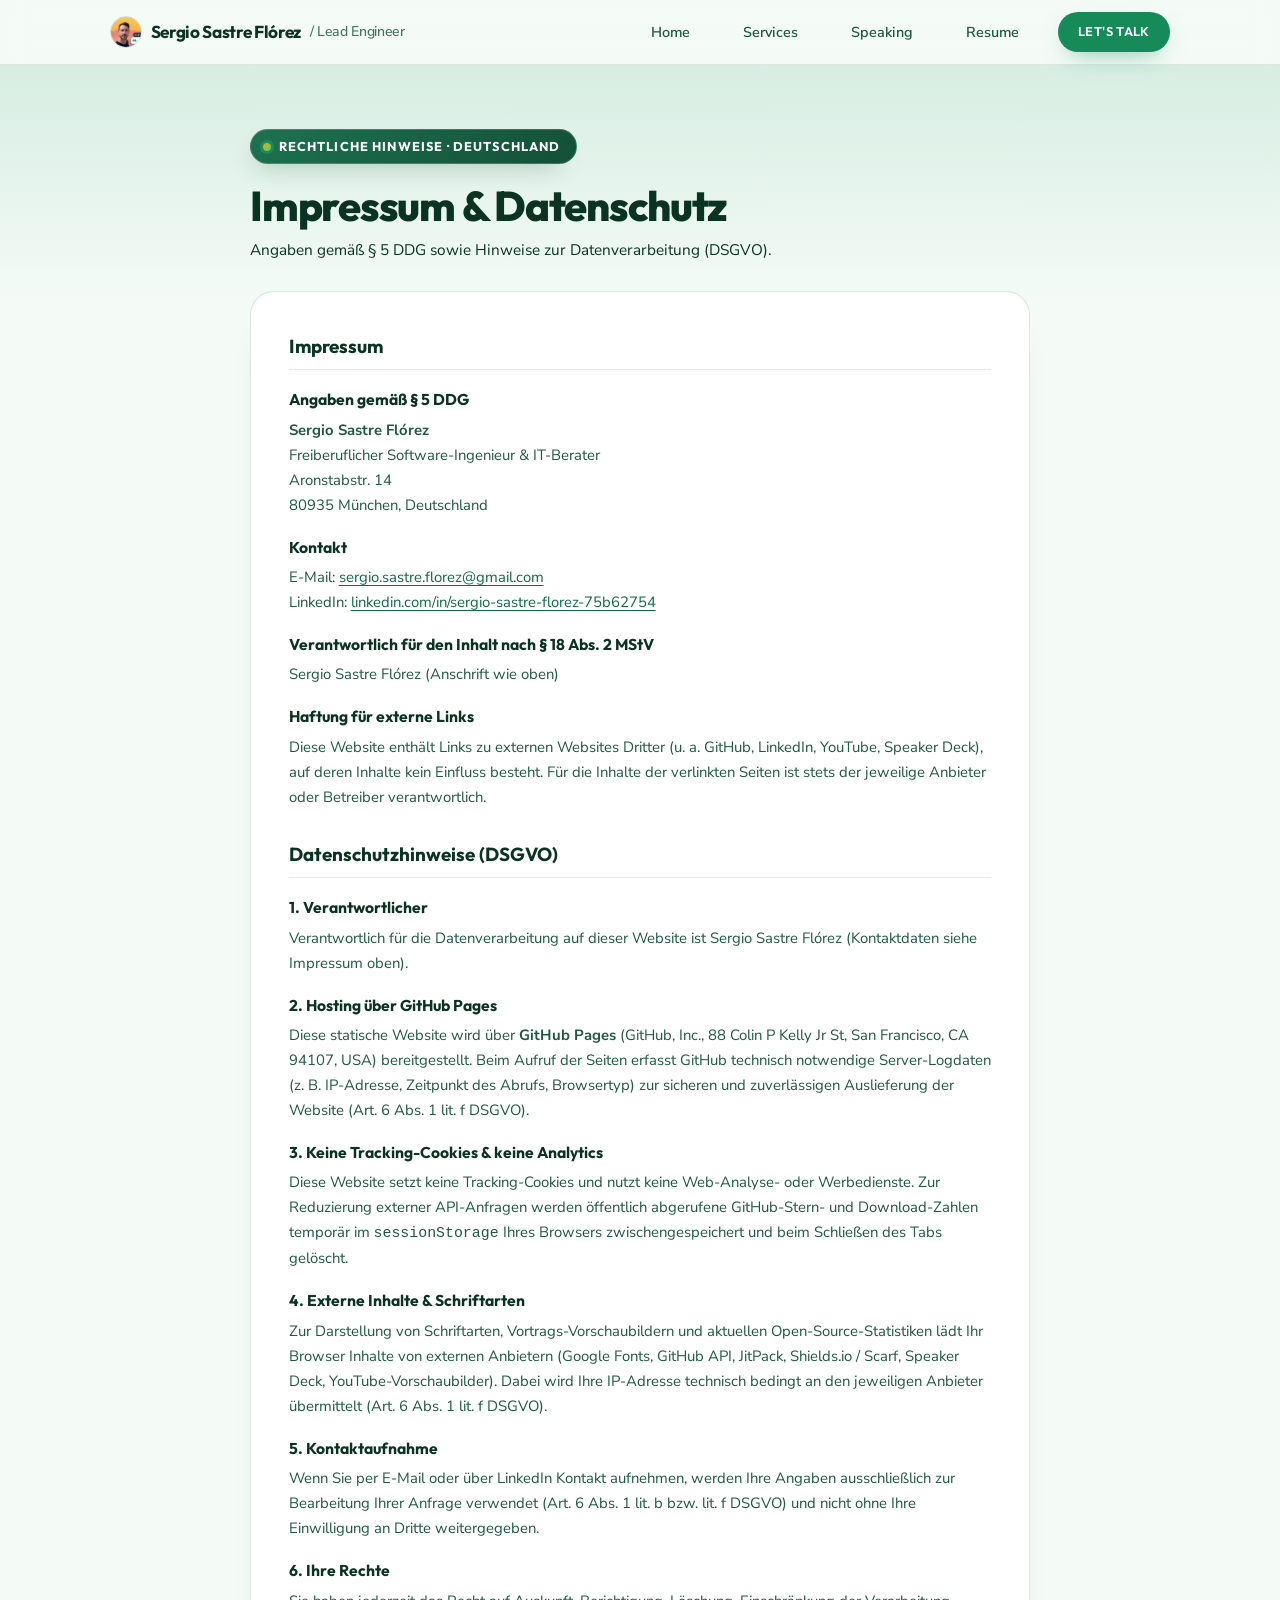
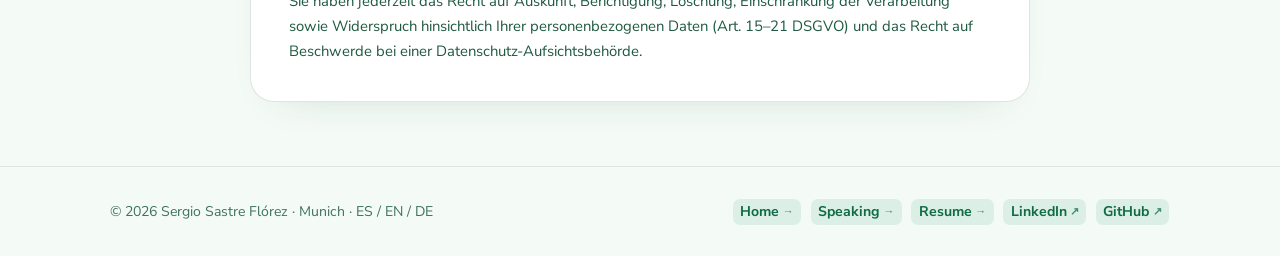
==== commit 7dfab3ab: "use face icon on the top left instead of ssf" ====
--- a/impressum.html
+++ b/impressum.html
@@ -13,7 +13,7 @@
     href="https://fonts.googleapis.com/css2?family=JetBrains+Mono:wght@400;500&family=Nunito+Sans:opsz,wght@6..12,400;6..12,500;6..12,600;6..12,700&family=Outfit:wght@500;600;700;800&display=swap"
     rel="stylesheet"
   >
-  <link rel="stylesheet" href="styles.css?v=29">
+  <link rel="stylesheet" href="styles.css?v=30">
   <style>
     .legal-section {
       padding-block: clamp(2.5rem, 5vw, 4rem);
@@ -98,7 +98,7 @@
   <header class="site-header">
     <div class="container header-inner">
       <a href="index.html" class="brand" id="brand-link">
-        <span class="brand-mark" aria-hidden="true">SSF</span>
+        <img src="assets/sergio-avatar.jpg" alt="" class="brand-mark" width="32" height="32" aria-hidden="true">
         <span>Sergio Sastre Flórez</span>
         <span class="brand-role">/ Lead Engineer</span>
       </a>
--- a/styles.css
+++ b/styles.css
@@ -139,22 +139,19 @@
 }
 
 .brand-mark {
-  display: inline-grid;
-  place-items: center;
+  display: block;
   width: 2rem;
   height: 2rem;
   flex-shrink: 0;
-  border-radius: 8px;
-  background: var(--ink-950);
-  color: var(--white);
-  font-size: 0.78rem;
-  font-weight: 700;
-  letter-spacing: 0.03em;
-  transition: background-color 180ms ease;
+  border-radius: 50%;
+  object-fit: cover;
+  border: 1.5px solid rgba(15, 23, 42, 0.14);
+  transition: border-color 180ms ease, transform 180ms ease;
 }
 
 .brand:hover .brand-mark {
-  background: var(--cobalt-600);
+  border-color: var(--cobalt-600);
+  transform: scale(1.04);
 }
 
 .brand-role {
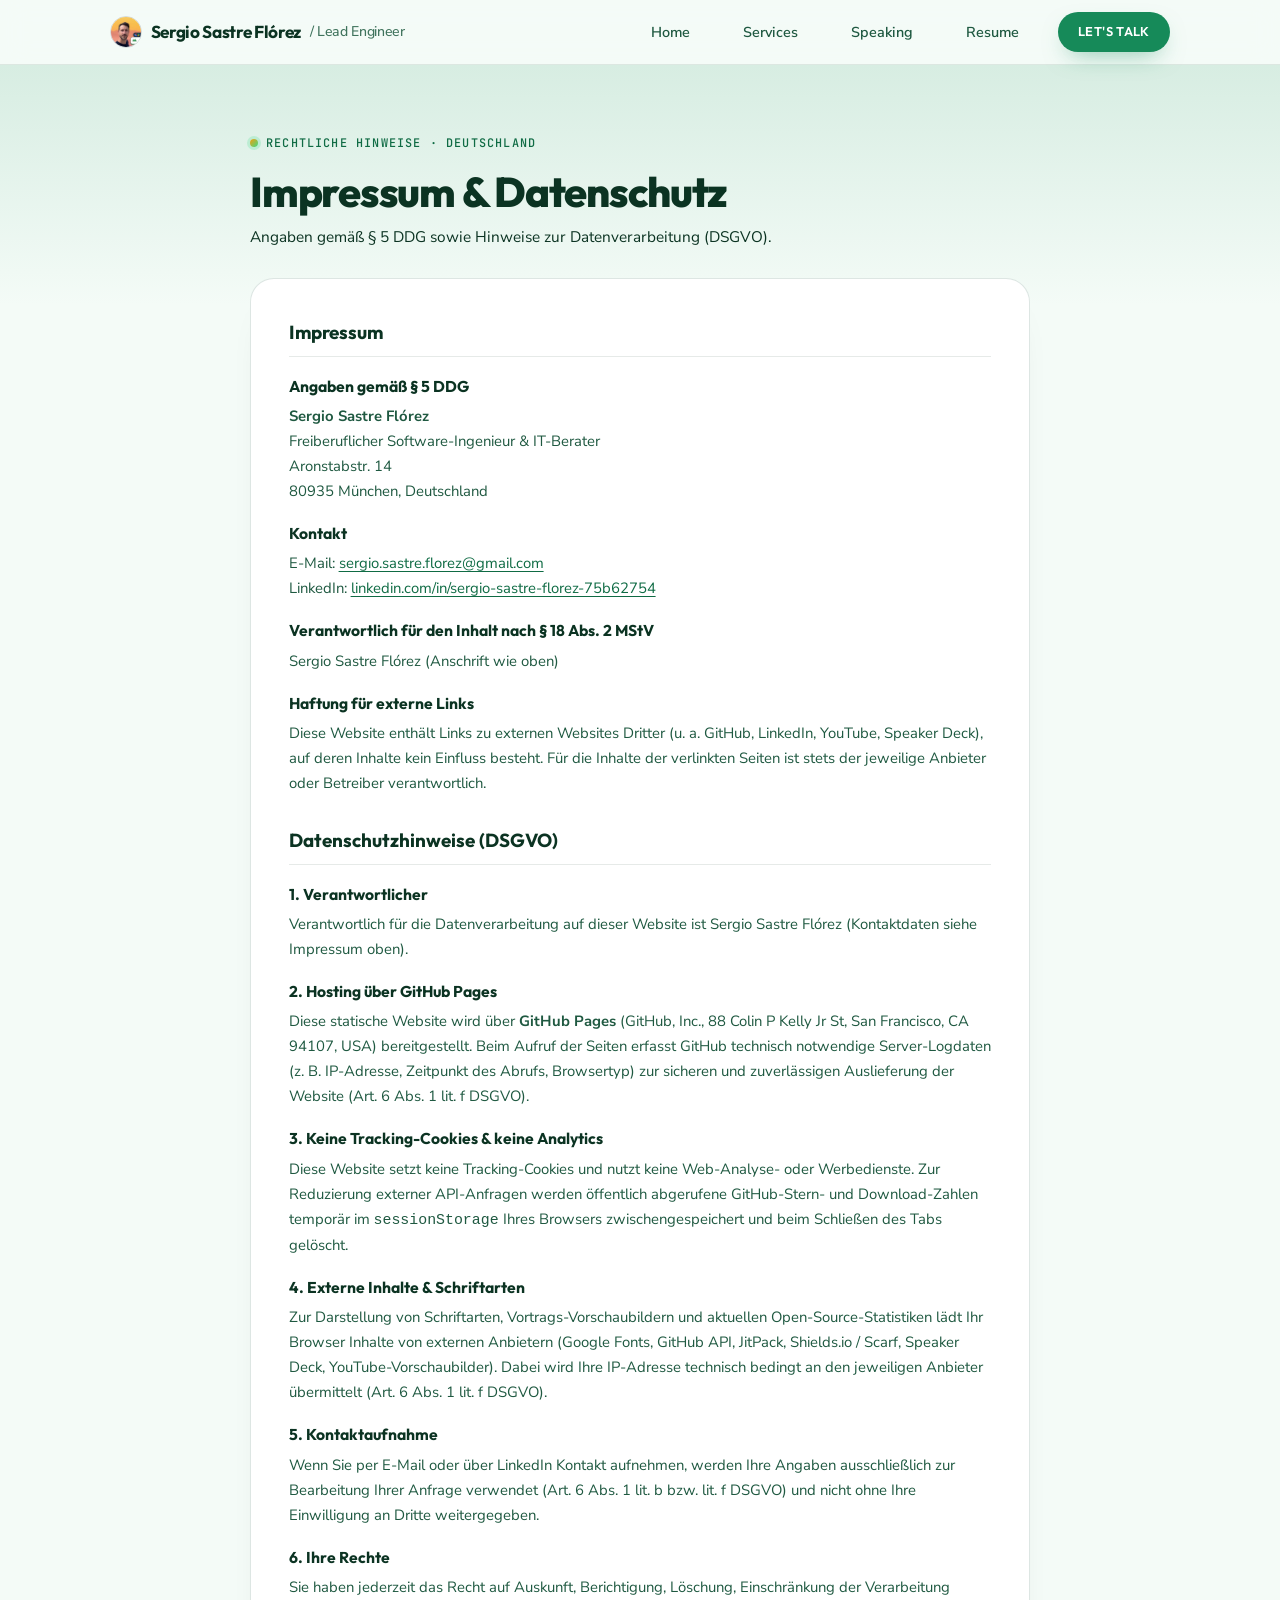
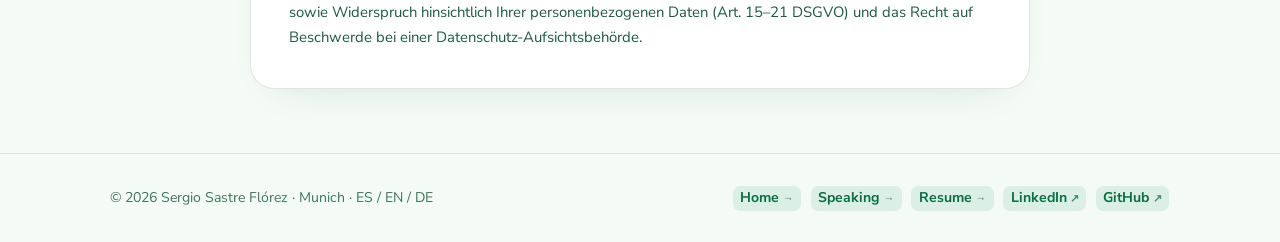
==== commit 6be49be7: "General visual improvements to distinguish clickable elements from others" ====
--- a/impressum.html
+++ b/impressum.html
@@ -13,7 +13,7 @@
     href="https://fonts.googleapis.com/css2?family=JetBrains+Mono:wght@400;500&family=Nunito+Sans:opsz,wght@6..12,400;6..12,500;6..12,600;6..12,700&family=Outfit:wght@500;600;700;800&display=swap"
     rel="stylesheet"
   >
-  <link rel="stylesheet" href="styles.css?v=30">
+  <link rel="stylesheet" href="styles.css?v=55">
   <style>
     .legal-section {
       padding-block: clamp(2.5rem, 5vw, 4rem);
--- a/styles.css
+++ b/styles.css
@@ -464,15 +464,26 @@
 
 .profile-title {
   font-family: var(--font-display);
-  font-size: 0.84rem;
+  font-size: clamp(0.76rem, 3vw, 0.88rem);
   font-weight: 600;
-  letter-spacing: 0.22em;
+  letter-spacing: 0.14em;
   text-transform: uppercase;
   color: rgba(255, 255, 255, 0.86);
   margin: 0;
   line-height: 1.65;
 }
 
+.profile-subtitle {
+  font-family: var(--font-display);
+  font-size: 0.76rem;
+  font-weight: 600;
+  letter-spacing: 0.14em;
+  text-transform: uppercase;
+  color: #72e8a4;
+  margin: 0.35rem 0 0;
+  line-height: 1.4;
+}
+
 .profile-meta-row {
   display: flex;
   align-items: center;
@@ -486,6 +497,7 @@
   display: inline-flex;
   align-items: center;
   gap: 0.35rem;
+  min-height: 2rem;
   padding: 0.3rem 0.78rem;
   background: rgba(255, 255, 255, 0.12);
   border: 1px solid rgba(255, 255, 255, 0.18);
@@ -496,22 +508,64 @@
   color: var(--white);
 }
 
-.meta-pill--live::before {
-  content: "";
-  width: 7px;
-  height: 7px;
-  border-radius: 50%;
-  background: #3ddc84;
+.meta-pill-icon {
+  flex-shrink: 0;
+  color: #3ddc84;
+}
+
+.meta-pill--combined {
+  gap: 0.65rem;
+  padding: 0;
+  background: none;
+  border: none;
+  border-radius: 0;
+  flex-wrap: wrap;
+  justify-content: center;
+}
+
+.meta-location {
+  display: inline-flex;
+  align-items: center;
+  gap: 0.35rem;
+}
+
+.meta-divider {
+  width: 1px;
+  height: 1rem;
+  background: rgba(255, 255, 255, 0.24);
+  flex-shrink: 0;
+}
+
+.meta-pill--combined .flag-group {
+  min-height: 0;
+  padding: 0;
+  background: none;
+  border: none;
+  border-radius: 0;
+}
+
+.meta-pill--combined .flag-group-label {
+  padding-left: 0;
 }
 
 .flag-group {
   display: inline-flex;
   align-items: center;
   gap: 0.4rem;
+  min-height: 2rem;
   padding: 0.24rem 0.52rem;
   background: rgba(255, 255, 255, 0.12);
   border: 1px solid rgba(255, 255, 255, 0.18);
   border-radius: 999px;
+}
+
+.flag-group-label {
+  font-family: var(--font-mono);
+  font-size: 0.72rem;
+  letter-spacing: 0.04em;
+  color: rgba(255, 255, 255, 0.88);
+  padding-left: 0.22rem;
+  padding-right: 0.06rem;
 }
 
 .flag-badge {
@@ -574,18 +628,13 @@
   display: inline-flex;
   align-items: center;
   gap: 0.5rem;
-  font-family: var(--font-display);
-  font-size: 0.8rem;
-  font-weight: 700;
-  letter-spacing: 0.09em;
+  font-family: var(--font-mono);
+  font-size: 0.74rem;
+  font-weight: 500;
+  letter-spacing: 0.1em;
   text-transform: uppercase;
-  color: var(--pure-white);
-  background: linear-gradient(135deg, #1d7250 0%, #135038 100%);
-  border: 1px solid rgba(255, 255, 255, 0.18);
-  box-shadow: -6px 12px 24px -12px rgba(19, 80, 56, 0.42);
-  padding: 0.36rem 0.95rem 0.36rem 0.72rem;
-  border-radius: 999px;
-  margin-bottom: 1.15rem;
+  color: var(--cobalt-700);
+  margin-bottom: 1rem;
 }
 
 .quality-eyebrow::before {
@@ -651,37 +700,58 @@
   display: inline-flex;
   flex-wrap: wrap;
   align-items: center;
-  gap: 0.45rem;
-  margin-top: 0.55rem;
-  padding: 0.52rem 0.95rem 0.52rem 0.58rem;
-  background: linear-gradient(135deg, var(--card-cream) 0%, var(--pure-white) 100%);
-  border: 1px solid rgba(19, 80, 56, 0.14);
-  border-radius: 999px;
-  box-shadow: -8px 16px 30px -22px rgba(19, 80, 56, 0.28);
+  gap: 0.45rem 0.85rem;
+  margin-top: 0.35rem;
+  padding: 0.75rem 0 0;
+  background: none;
+  border: none;
+  border-top: 1px solid var(--rule);
+  border-radius: 0;
+  box-shadow: none;
   font-size: 0.88rem;
   justify-self: start;
 }
 
-@media (max-width: 639px) {
+@media (max-width: 639px), (min-width: 920px) and (max-width: 1099px) {
   .engagement-strip {
-    border-radius: var(--radius-md);
-    padding: 0.65rem 0.85rem;
-  }
+    flex-direction: column;
+    align-items: center;
+    justify-content: center;
+    width: 100%;
+    padding: 0.75rem 0 0;
+    gap: 0.55rem;
+  }
+
+  .engagement-badge {
+    margin-right: 0;
+  }
+
+  .engagement-items {
+    justify-content: center;
+  }
+}
+
+.engagement-items {
+  display: inline-flex;
+  flex-wrap: wrap;
+  align-items: center;
+  gap: 0.45rem 0.85rem;
 }
 
 .engagement-badge {
   display: inline-flex;
   align-items: center;
-  gap: 0.4rem;
+  gap: 0.45rem;
   font-family: var(--font-mono);
-  font-size: 0.7rem;
+  font-size: 0.72rem;
+  font-weight: 600;
   letter-spacing: 0.06em;
   text-transform: uppercase;
-  color: var(--pure-white);
-  background: linear-gradient(145deg, #1d7250 0%, #135038 100%);
-  padding: 0.24rem 0.68rem;
-  border-radius: 999px;
-  margin-right: 0.15rem;
+  color: var(--cobalt-700);
+  background: none;
+  padding: 0;
+  border-radius: 0;
+  margin-right: 0.2rem;
 }
 
 .engagement-dot {
@@ -693,13 +763,21 @@
 }
 
 .lang-item {
+  display: inline-flex;
+  align-items: center;
+  gap: 0.42rem;
   font-weight: 700;
   color: var(--ink-950);
-}
-
-.lang-sep {
-  color: var(--cobalt-600);
-  font-weight: 700;
+  white-space: nowrap;
+}
+
+.lang-item::before {
+  content: "";
+  width: 5px;
+  height: 5px;
+  border-radius: 50%;
+  background: var(--cobalt-600);
+  flex-shrink: 0;
 }
 
 /* ==========================================================================
@@ -722,7 +800,9 @@
 @media (min-width: 960px) {
   .trust-bar-inner {
     flex-direction: row;
-    justify-content: space-between;
+    justify-content: center;
+    gap: 1.25rem clamp(2.25rem, 4vw, 3.5rem);
+    max-width: 980px;
   }
 }
 
@@ -905,16 +985,13 @@
   z-index: 1;
   display: inline-flex;
   align-items: center;
-  gap: 0.35rem;
-  padding: 0.26rem 0.72rem;
-  border-radius: 999px;
-  background: rgba(255, 255, 255, 0.12);
-  border: 1px solid rgba(255, 255, 255, 0.20);
+  gap: 0.4rem;
+  padding: 0;
   font-family: var(--font-mono);
   font-size: 0.73rem;
   font-weight: 500;
   letter-spacing: 0.08em;
-  color: var(--pure-white);
+  color: rgba(244, 251, 247, 0.92);
   opacity: 1;
 }
 
@@ -1031,11 +1108,9 @@
   font-size: 0.7rem;
   font-weight: 500;
   color: var(--ink-800);
-  background: var(--pure-white);
-  border: 1px solid rgba(19, 80, 56, 0.14);
-  box-shadow: 0 2px 6px -3px rgba(11, 51, 34, 0.12);
-  padding: 0.24rem 0.65rem;
-  border-radius: 999px;
+  background: rgba(22, 138, 89, 0.08);
+  padding: 0.24rem 0.6rem;
+  border-radius: 6px;
 }
 
 @media (min-width: 920px) {
@@ -1089,10 +1164,6 @@
   letter-spacing: 0.11em;
   text-transform: uppercase;
   color: var(--cobalt-700);
-  background: rgba(22, 138, 89, 0.10);
-  border: 1px solid rgba(22, 138, 89, 0.20);
-  padding: 0.26rem 0.78rem 0.26rem 0.62rem;
-  border-radius: 999px;
   font-weight: 500;
 }
 
@@ -1135,6 +1206,9 @@
 @media (min-width: 900px) {
   .bento-grid {
     grid-template-columns: repeat(2, minmax(0, 1fr));
+    grid-template-rows: auto auto 1fr auto;
+    row-gap: 1.15rem;
+    column-gap: 1.5rem;
   }
 }
 
@@ -1142,7 +1216,7 @@
 .award-card {
   position: relative;
   min-width: 0;
-  contain: layout style;
+  contain: style;
   isolation: isolate;
   transform: translate3d(0, 0, 0);
   -webkit-backface-visibility: hidden;
@@ -1289,16 +1363,14 @@
 .award-pill {
   display: inline-flex;
   align-items: center;
-  gap: 0.4rem;
+  gap: 0.45rem;
   font-family: var(--font-mono);
   font-size: 0.71rem;
+  font-weight: 500;
   letter-spacing: 0.08em;
   text-transform: uppercase;
-  color: var(--pure-white);
-  background: linear-gradient(145deg, #1d7250 0%, #135038 100%);
-  padding: 0.28rem 0.76rem;
-  border-radius: 999px;
-  margin-bottom: 0.75rem;
+  color: var(--cobalt-700);
+  margin-bottom: 0.55rem;
 }
 
 .award-pill::before {
@@ -1328,6 +1400,7 @@
 .award-actions {
   display: flex;
   flex-wrap: wrap;
+  gap: 0.6rem;
   margin-top: auto;
   margin-inline: calc(-1 * clamp(1.6rem, 3.5vw, 2.15rem));
   padding: 1.05rem clamp(1.6rem, 3.5vw, 2.15rem);
@@ -1345,7 +1418,7 @@
 .gde-card {
   position: relative;
   min-width: 0;
-  contain: layout style;
+  contain: style;
   isolation: isolate;
   transform: translate3d(0, 0, 0);
   -webkit-backface-visibility: hidden;
@@ -1392,16 +1465,14 @@
 .gde-pill {
   display: inline-flex;
   align-items: center;
-  gap: 0.4rem;
+  gap: 0.45rem;
   font-family: var(--font-mono);
   font-size: 0.71rem;
+  font-weight: 500;
   letter-spacing: 0.08em;
   text-transform: uppercase;
-  color: var(--pure-white);
-  background: linear-gradient(145deg, #1d7250 0%, #135038 100%);
-  padding: 0.28rem 0.76rem;
-  border-radius: 999px;
-  margin-bottom: 0.75rem;
+  color: var(--cobalt-700);
+  margin-bottom: 0.55rem;
 }
 
 .gde-pill::before {
@@ -1484,6 +1555,28 @@
 .gde-links .link-chip:hover {
   background: var(--cobalt-600);
   border-color: var(--cobalt-600);
+}
+
+@media (min-width: 900px) {
+  .gde-card,
+  .award-card {
+    grid-row: span 4;
+    display: grid;
+    grid-template-rows: subgrid;
+    align-items: start;
+  }
+
+  .gde-badges-box,
+  .award-badge-box {
+    align-self: stretch;
+  }
+
+  .gde-links,
+  .award-actions {
+    margin-top: 0;
+    align-self: stretch;
+    align-content: center;
+  }
 }
 
 /* Second Row: 2 Split-Chamber Forest Metric Proof Cards */
@@ -1596,15 +1689,40 @@
   filter: drop-shadow(0 4px 10px rgba(251, 191, 36, 0.42));
 }
 
-.clients-card .proof-label,
+/* Full-Width Open Source & AI Tooling Ecosystem Card */
+.oss-card {
+  margin-top: 1.5rem;
+  display: grid;
+  grid-template-columns: minmax(0, 1fr);
+  gap: 1.15rem;
+}
+
+.oss-card > div:first-child {
+  display: flex;
+  flex-direction: column;
+  justify-content: center;
+  gap: 0.45rem;
+  padding: clamp(1.5rem, 3vw, 2.1rem);
+}
+
+@media (min-width: 900px) {
+  .oss-card {
+    grid-template-columns: minmax(0, 0.92fr) minmax(0, 1.38fr);
+    gap: 0;
+  }
+
+  .oss-card > div:first-child {
+    border-bottom: none;
+    border-right: 1px solid rgba(255, 255, 255, 0.14);
+  }
+
+  .oss-card .oss-tray {
+    margin: 1.15rem;
+  }
+}
+
 .oss-card .proof-label {
   margin-bottom: 0;
-}
-
-/* Trusted Companies Logo Card */
-.clients-card,
-.oss-card {
-  gap: 1.15rem;
 }
 
 .clients-logo-tray {
@@ -1755,6 +1873,45 @@
   box-shadow: 0 6px 14px -10px rgba(11, 51, 34, 0.22);
 }
 
+.oss-repo-item--award {
+  background: linear-gradient(135deg, #fffdf4 0%, #fef8e2 100%);
+  border-color: rgba(212, 150, 17, 0.42);
+}
+
+.oss-repo-item--award:hover {
+  background: linear-gradient(135deg, #fffbe8 0%, #fdf2cc 100%);
+  border-color: #d49611;
+  box-shadow: 0 8px 18px -10px rgba(180, 120, 10, 0.34);
+}
+
+.oss-repo-item--award .oss-repo-name {
+  flex-wrap: wrap;
+}
+
+.oss-repo-item--award .oss-repo-icon {
+  color: #c4850a;
+}
+
+.oss-repo-item--award:hover .oss-arrow {
+  color: #b57707;
+}
+
+.oss-award-badge {
+  display: inline-flex;
+  align-items: center;
+  gap: 0.28rem;
+  padding: 0.14rem 0.5rem;
+  border-radius: 999px;
+  background: linear-gradient(135deg, rgba(245, 180, 20, 0.22) 0%, rgba(212, 150, 17, 0.12) 100%);
+  border: 1px solid rgba(212, 150, 17, 0.42);
+  font-family: var(--font-mono);
+  font-size: 0.64rem;
+  font-weight: 600;
+  letter-spacing: 0.03em;
+  color: #8c5a00;
+  white-space: nowrap;
+}
+
 .oss-repo-name {
   display: flex;
   align-items: center;
@@ -1861,8 +2018,17 @@
 }
 
 .oss-spotlight--downloads {
-  background: linear-gradient(135deg, rgba(245, 158, 11, 0.11) 0%, rgba(245, 158, 11, 0.03) 100%);
-  border-color: rgba(245, 158, 11, 0.28);
+  flex-direction: row;
+  align-items: center;
+  justify-content: space-between;
+  flex-wrap: wrap;
+  gap: 0.4rem 0.75rem;
+  margin-top: 0.35rem;
+  padding: 0.35rem 0.2rem 0.05rem;
+  background: transparent;
+  border: none;
+  border-radius: 0;
+  transition: none;
 }
 
 .oss-spotlight--downloads:hover {
@@ -1944,11 +2110,7 @@
   letter-spacing: 0.08em;
   text-transform: uppercase;
   color: #7ef0b0;
-  background: rgba(255, 255, 255, 0.10);
-  border: 1px solid rgba(255, 255, 255, 0.18);
-  padding: 0.24rem 0.68rem;
-  border-radius: 999px;
-  margin-bottom: 0.25rem;
+  margin-bottom: 0.15rem;
 }
 
 .speaker-stats-row {
@@ -1956,21 +2118,17 @@
   z-index: 1;
   display: flex;
   flex-wrap: wrap;
-  gap: 0.42rem;
+  gap: 0.35rem 1rem;
   margin-top: 0.55rem;
 }
 
 .speaker-stat-pill {
   display: inline-flex;
   align-items: center;
-  gap: 0.28rem;
-  padding: 0.24rem 0.65rem;
-  border-radius: 999px;
-  background: rgba(255, 255, 255, 0.11);
-  border: 1px solid rgba(255, 255, 255, 0.18);
+  gap: 0.3rem;
   font-family: var(--font-mono);
-  font-size: 0.72rem;
-  color: rgba(244, 251, 247, 0.92);
+  font-size: 0.74rem;
+  color: rgba(244, 251, 247, 0.9);
 }
 
 .speaker-stat-pill strong {
@@ -2016,11 +2174,9 @@
   font-size: 0.82rem;
   font-weight: 700;
   color: var(--ink-900);
-  background: var(--pure-white);
-  border: 1px solid rgba(19, 80, 56, 0.16);
-  border-radius: 999px;
-  padding: 0.24rem 0.34rem 0.24rem 0.78rem;
-  box-shadow: 0 2px 6px -3px rgba(11, 51, 34, 0.12);
+  background: rgba(22, 138, 89, 0.07);
+  border-radius: 8px;
+  padding: 0.26rem 0.36rem 0.26rem 0.72rem;
 }
 
 .speaker-venue-count {
@@ -2028,10 +2184,9 @@
   font-size: 0.68rem;
   font-weight: 600;
   color: var(--cobalt-700);
-  background: rgba(22, 138, 89, 0.11);
-  border: 1px solid rgba(22, 138, 89, 0.20);
-  border-radius: 999px;
-  padding: 0.12rem 0.48rem;
+  background: rgba(22, 138, 89, 0.12);
+  border-radius: 6px;
+  padding: 0.14rem 0.45rem;
   line-height: 1.2;
 }
 
@@ -2188,36 +2343,16 @@
   overflow: hidden;
   border-radius: var(--radius-lg);
   padding: clamp(2rem, 4.5vw, 3.25rem);
-  background: linear-gradient(135deg, #1d7250 0%, #114b34 58%, #0b3322 100%);
-  border: 1px solid rgba(255, 255, 255, 0.14);
-  box-shadow: 0 28px 60px -28px rgba(11, 51, 34, 0.45);
+  background:
+    linear-gradient(90deg, #f59e0b 0%, #fb923c 42%, #3ddc84 100%) top / 100% 4px no-repeat,
+    radial-gradient(circle 360px at 92% 12%, rgba(245, 158, 11, 0.20), transparent 70%),
+    radial-gradient(circle 320px at 8% 96%, rgba(61, 220, 132, 0.14), transparent 70%),
+    linear-gradient(145deg, #0c261b 0%, #071912 58%, #04110c 100%);
+  border: 1px solid rgba(255, 255, 255, 0.10);
+  box-shadow: 0 32px 64px -28px rgba(4, 17, 12, 0.58);
   display: flex;
   flex-direction: column;
   gap: 1.75rem;
-}
-
-.cta-banner::before {
-  content: "";
-  position: absolute;
-  top: -120px;
-  right: -80px;
-  width: 340px;
-  height: 340px;
-  border-radius: 50%;
-  background: radial-gradient(circle, rgba(61, 220, 132, 0.22) 0%, transparent 70%);
-  pointer-events: none;
-}
-
-.cta-banner::after {
-  content: "";
-  position: absolute;
-  bottom: -140px;
-  left: -60px;
-  width: 320px;
-  height: 320px;
-  border-radius: 50%;
-  background: radial-gradient(circle, rgba(245, 158, 11, 0.16) 0%, transparent 70%);
-  pointer-events: none;
 }
 
 @media (min-width: 900px) {
@@ -2237,17 +2372,13 @@
 .cta-pill {
   display: inline-flex;
   align-items: center;
-  gap: 0.45rem;
-  padding: 0.3rem 0.82rem;
-  margin-bottom: 1rem;
-  border-radius: 999px;
-  background: rgba(255, 255, 255, 0.12);
-  border: 1px solid rgba(255, 255, 255, 0.2);
+  gap: 0.5rem;
+  margin-bottom: 0.9rem;
   font-family: var(--font-mono);
   font-size: 0.72rem;
-  letter-spacing: 0.06em;
+  letter-spacing: 0.08em;
   text-transform: uppercase;
-  color: var(--pure-white);
+  color: #7ef0b0;
 }
 
 .cta-pill-dot {
